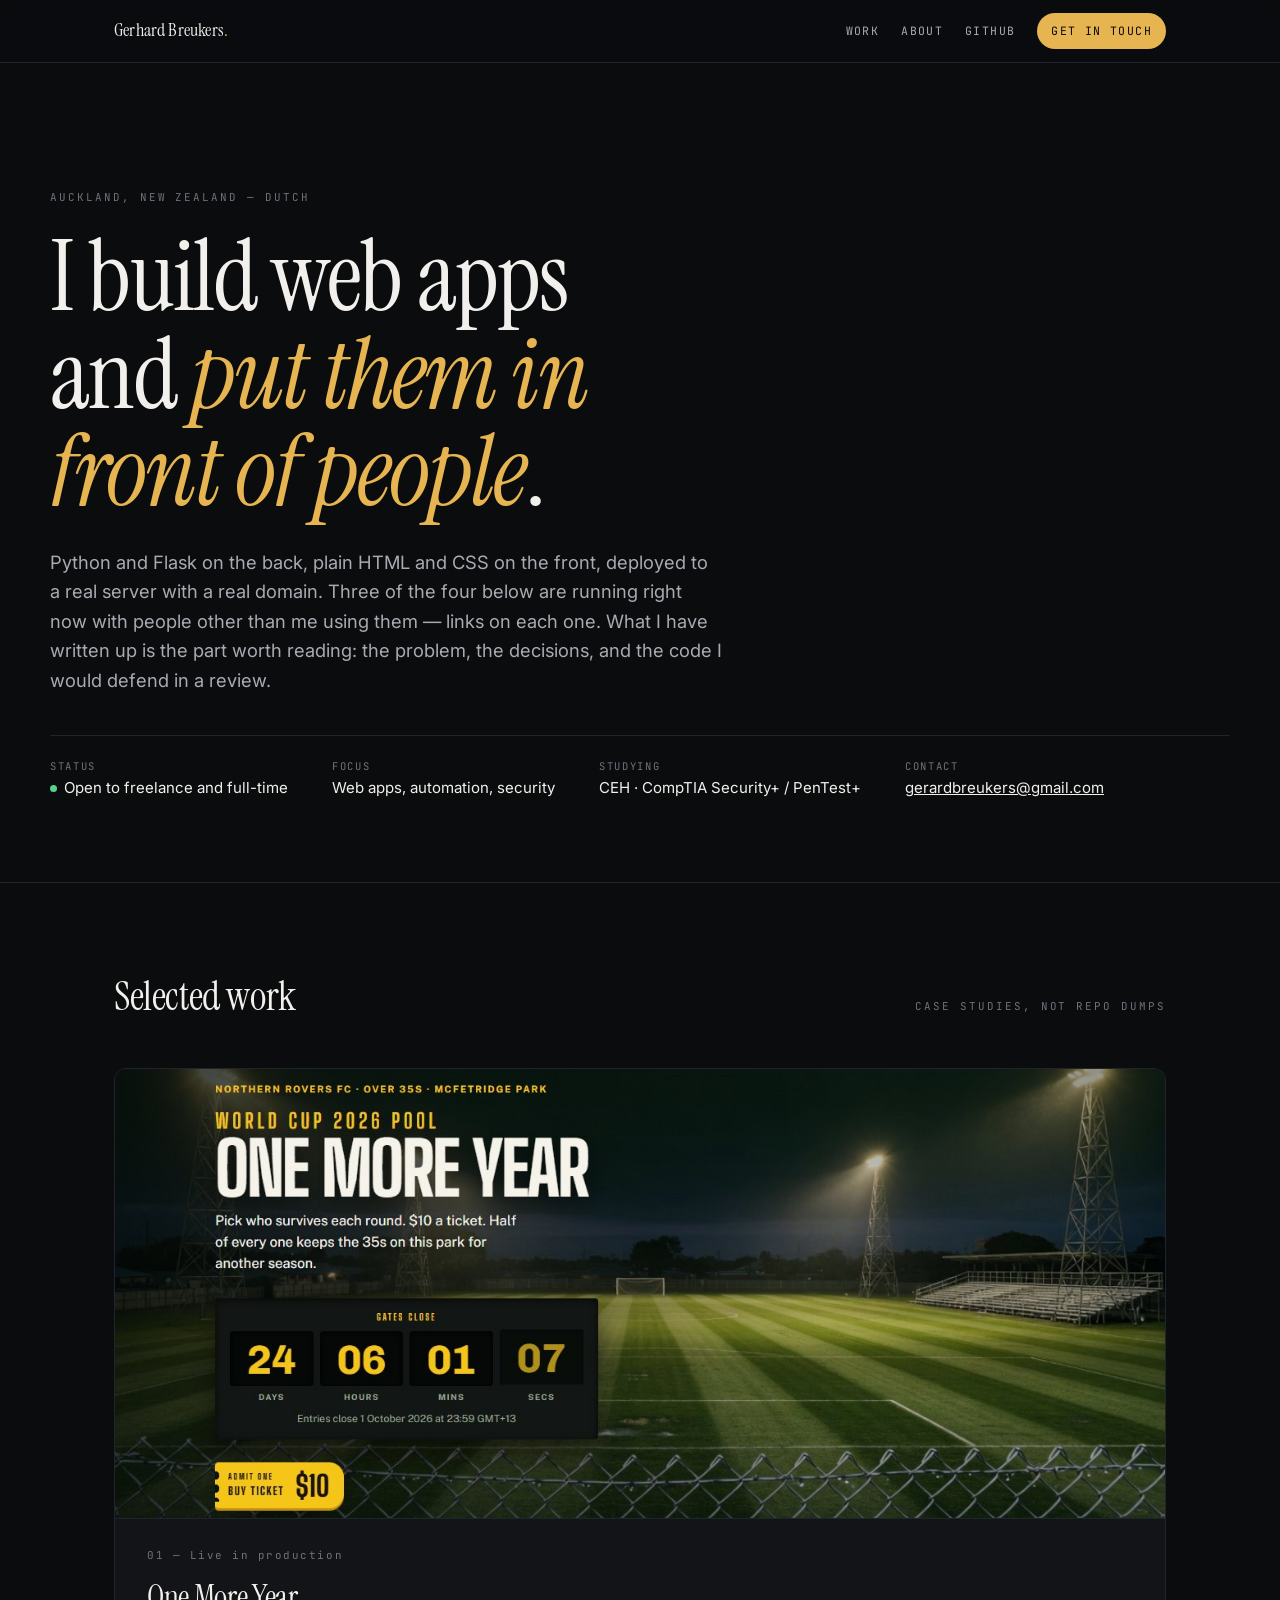
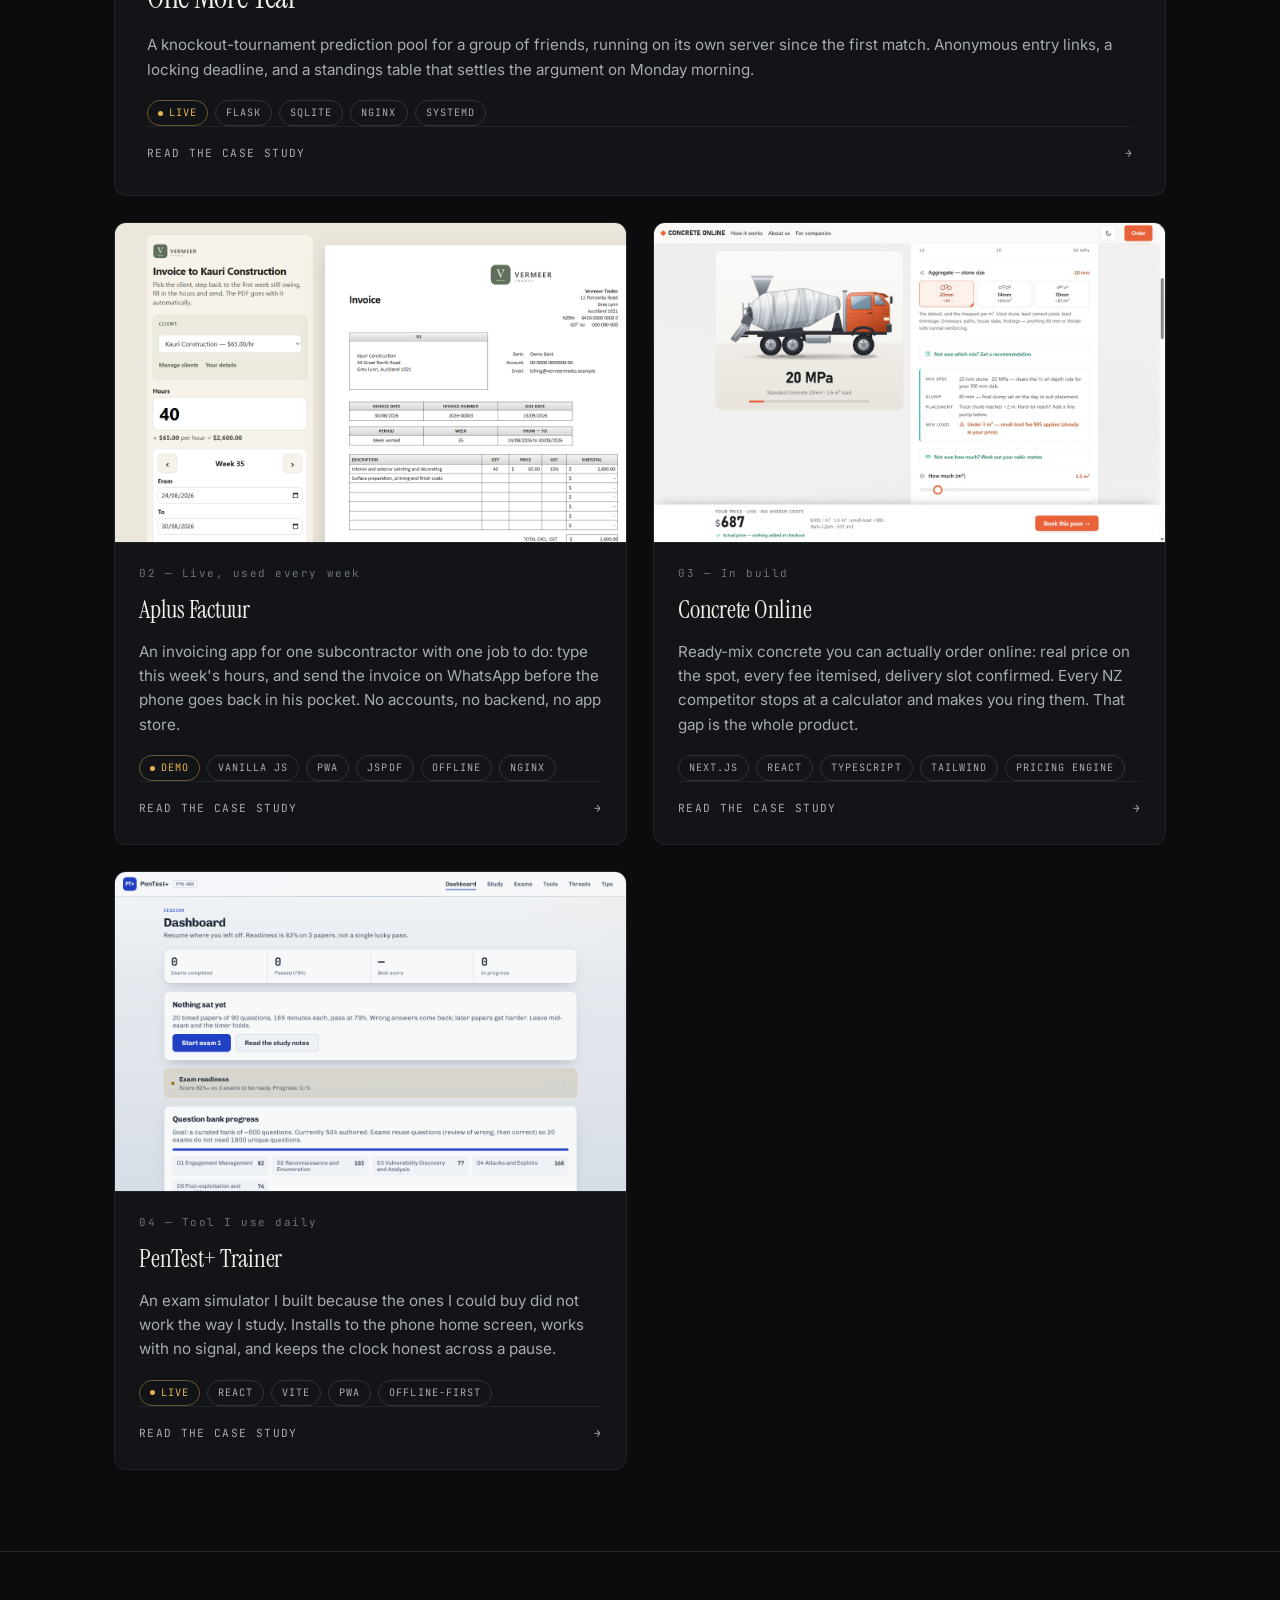
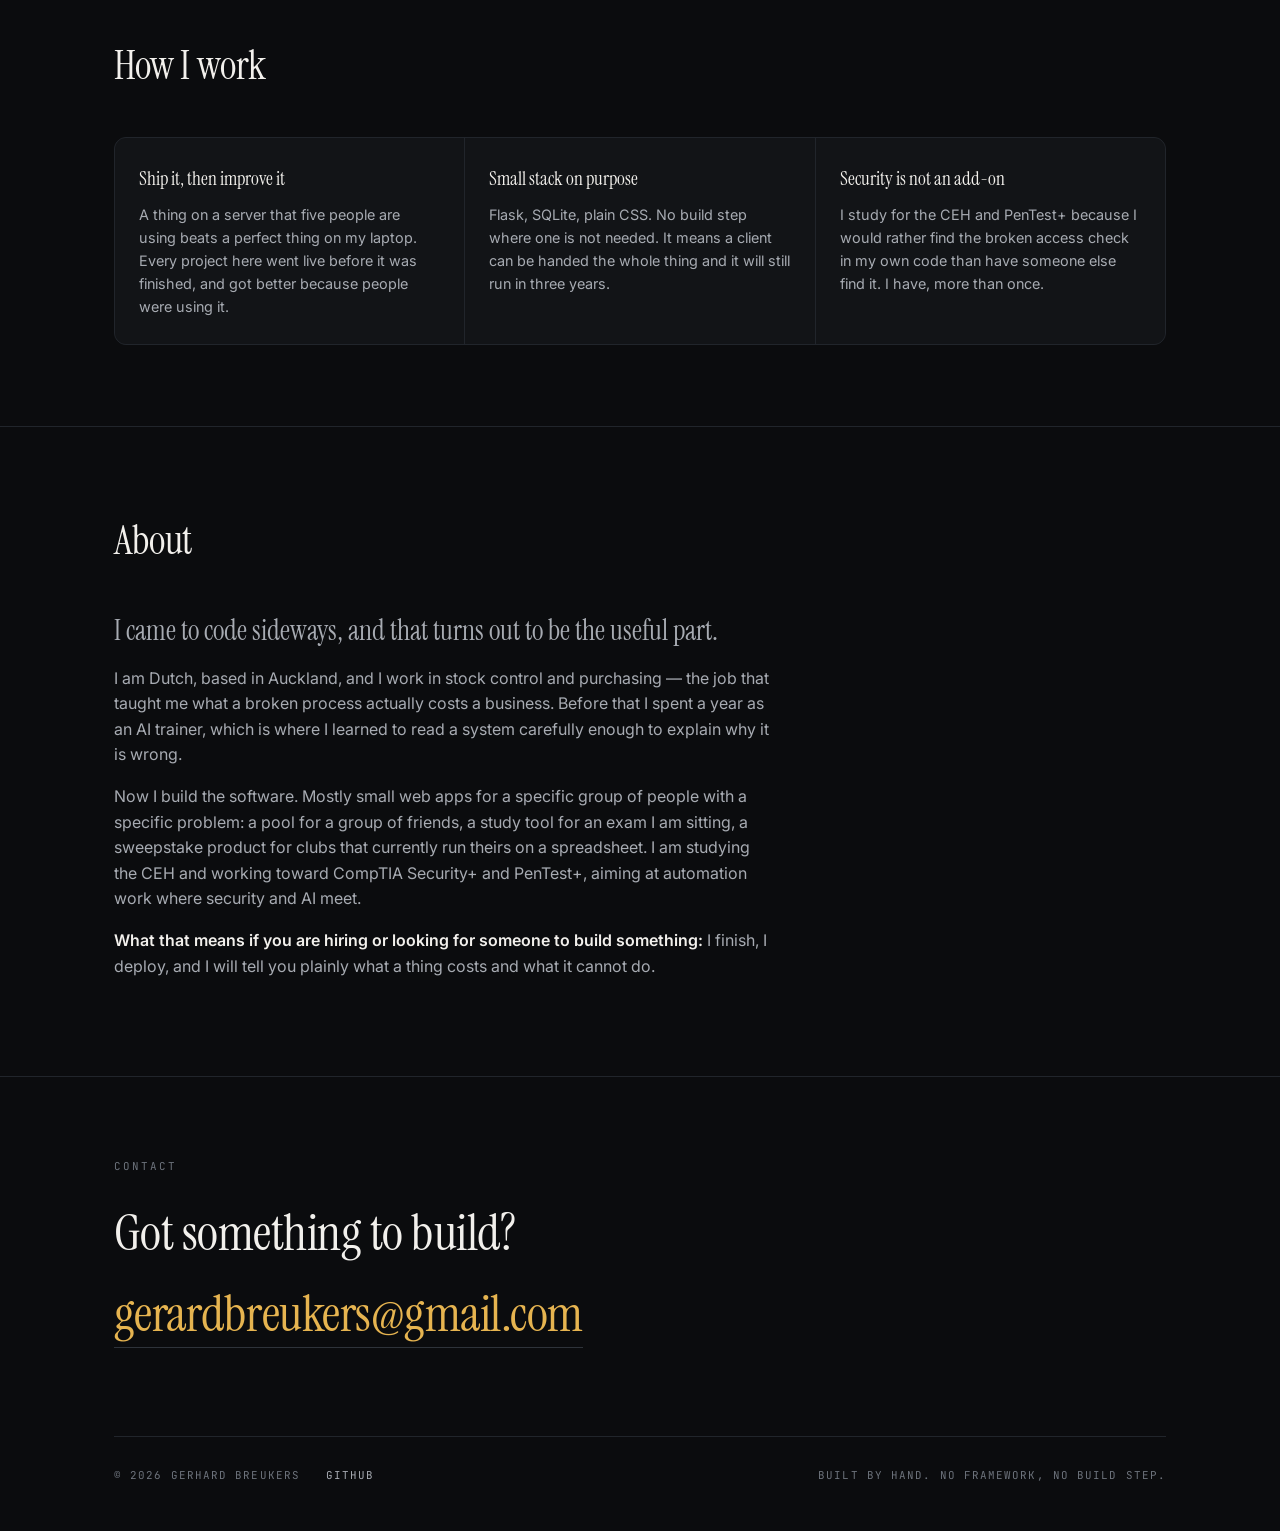
==== index.html @ 56515acd "Publish the portfolio with real captures and a featured live project." ====
<!doctype html>
<html lang="en">
<head>
<meta charset="utf-8">
<meta name="viewport" content="width=device-width, initial-scale=1, viewport-fit=cover">
<title>Gerhard Breukers — Web apps that ship</title>
<meta name="description" content="Auckland-based developer. Flask, Python and plain JavaScript. Case studies of apps that run in production, not just on a laptop.">
<meta name="theme-color" content="#0b0c0e">

<!-- Open Graph: this link gets pasted into WhatsApp, LinkedIn and email.
     media/og.png is 1200x630. -->
<meta property="og:type" content="website">
<meta property="og:title" content="Gerhard Breukers — Web apps that ship">
<meta property="og:description" content="Case studies of apps that run in production. Flask, Python, plain JavaScript.">
<meta property="og:url" content="https://sonofadutch.github.io/">
<meta property="og:image" content="https://sonofadutch.github.io/media/og.png">
<meta name="twitter:card" content="summary_large_image">
<meta name="twitter:image" content="https://sonofadutch.github.io/media/og.png">

<link rel="preconnect" href="https://fonts.googleapis.com">
<link rel="preconnect" href="https://fonts.gstatic.com" crossorigin>
<link rel="stylesheet" href="https://fonts.googleapis.com/css2?family=Instrument+Serif:ital@0;1&family=Inter:wght@400;500;600&family=JetBrains+Mono:wght@400;500&display=swap">
<link rel="stylesheet" href="css/site.css">
<link rel="icon" href="data:image/svg+xml,<svg xmlns='http://www.w3.org/2000/svg' viewBox='0 0 100 100'><rect width='100' height='100' rx='22' fill='%230b0c0e'/><text y='72' x='50' text-anchor='middle' font-size='62' font-family='Georgia,serif' fill='%23e6b450'>G</text></svg>">
</head>
<body>

<a class="skip" href="#work">Skip to work</a>

<nav class="nav">
  <div class="wrap nav-inner">
    <a class="brand" href="/">Gerhard Breukers<span>.</span></a>
    <div class="nav-links">
      <a href="#work">Work</a>
      <a href="#about">About</a>
      <a class="nav-ext" href="https://github.com/Sonofadutch" rel="noopener">GitHub</a>
      <a class="cta" href="mailto:gerardbreukers@gmail.com">Get in touch</a>
    </div>
  </div>
</nav>

<header class="hero wrap">
  <p class="eyebrow">Auckland, New Zealand — Dutch</p>
  <h1>I build web apps and <em>put them in front of people</em>.</h1>
  <p class="hero-sub">
    Python and Flask on the back, plain HTML and CSS on the front, deployed to a
    real server with a real domain. Three of the four below are running right now
    with people other than me using them — links on each one. What I have written
    up is the part worth reading: the problem, the decisions, and the code I would
    defend in a review.
  </p>
  <div class="hero-meta">
    <div>
      <span class="k">Status</span>
      <span class="v"><span class="dot"></span>Open to freelance and full-time</span>
    </div>
    <div>
      <span class="k">Focus</span>
      <span class="v">Web apps, automation, security</span>
    </div>
    <div>
      <span class="k">Studying</span>
      <span class="v">CEH · CompTIA Security+ / PenTest+</span>
    </div>
    <div>
      <span class="k">Contact</span>
      <span class="v"><a href="mailto:gerardbreukers@gmail.com">gerardbreukers@gmail.com</a></span>
    </div>
  </div>
</header>

<section class="section" id="work">
  <div class="wrap">
    <div class="section-head">
      <h2>Selected work</h2>
      <p class="eyebrow count">Case studies, not repo dumps</p>
    </div>

    <div class="work">

      <a class="card card-wide" href="work/one-more-year-pool.html">
        <div class="shot" data-placeholder="media/one-more-year.jpg">
          <img src="media/one-more-year.jpg" alt="One More Year World Cup 2026 pool landing page with a countdown to entries closing" onerror="this.remove()">
        </div>
        <div class="card-body">
          <span class="card-idx">01 — Live in production</span>
          <h3>One More Year</h3>
          <p>
            A knockout-tournament prediction pool for a group of friends, running on
            its own server since the first match. Anonymous entry links, a locking
            deadline, and a standings table that settles the argument on Monday morning.
          </p>
          <div class="tags">
            <span class="tag tag-live">Live</span>
            <span class="tag">Flask</span>
            <span class="tag">SQLite</span>
            <span class="tag">Nginx</span>
            <span class="tag">systemd</span>
          </div>
          <div class="card-go">
            <span>Read the case study</span>
            <span>&rarr;</span>
          </div>
        </div>
      </a>

      <a class="card" href="work/aplus-factuur.html">
        <div class="shot" data-placeholder="media/aplus-factuur.png">
          <img src="media/aplus-factuur.png" alt="Aplus Factuur demo: hours for the week on the left, generated invoice on the right" loading="lazy" onerror="this.remove()">
        </div>
        <div class="card-body">
          <span class="card-idx">02 — Live, used every week</span>
          <h3>Aplus Factuur</h3>
          <p>
            An invoicing app for one subcontractor with one job to do: type this week's
            hours, and send the invoice on WhatsApp before the phone goes back in his
            pocket. No accounts, no backend, no app store.
          </p>
          <div class="tags">
            <span class="tag tag-live">Demo</span>
            <span class="tag">Vanilla JS</span>
            <span class="tag">PWA</span>
            <span class="tag">jsPDF</span>
            <span class="tag">Offline</span>
            <span class="tag">Nginx</span>
          </div>
          <div class="card-go">
            <span>Read the case study</span>
            <span>&rarr;</span>
          </div>
        </div>
      </a>

      <a class="card" href="work/concrete-online.html">
        <div class="shot" data-placeholder="media/concrete-online.jpg">
          <img src="media/concrete-online.jpg" alt="Concrete Online mix configurator with live itemised price" loading="lazy" onerror="this.remove()">
        </div>
        <div class="card-body">
          <span class="card-idx">03 — In build</span>
          <h3>Concrete Online</h3>
          <p>
            Ready-mix concrete you can actually order online: real price on the spot,
            every fee itemised, delivery slot confirmed. Every NZ competitor stops at a
            calculator and makes you ring them. That gap is the whole product.
          </p>
          <div class="tags">
            <span class="tag">Next.js</span>
            <span class="tag">React</span>
            <span class="tag">TypeScript</span>
            <span class="tag">Tailwind</span>
            <span class="tag">Pricing engine</span>
          </div>
          <div class="card-go">
            <span>Read the case study</span>
            <span>&rarr;</span>
          </div>
        </div>
      </a>

      <a class="card" href="work/pentest-plus.html">
        <div class="shot" data-placeholder="media/pentest-plus.png">
          <img src="media/pentest-plus.png" alt="PenTest+ Trainer dashboard with exam readiness and question-bank progress" loading="lazy" onerror="this.remove()">
        </div>
        <div class="card-body">
          <span class="card-idx">04 — Tool I use daily</span>
          <h3>PenTest+ Trainer</h3>
          <p>
            An exam simulator I built because the ones I could buy did not work the
            way I study. Installs to the phone home screen, works with no signal, and
            keeps the clock honest across a pause.
          </p>
          <div class="tags">
            <span class="tag tag-live">Live</span>
            <span class="tag">React</span>
            <span class="tag">Vite</span>
            <span class="tag">PWA</span>
            <span class="tag">Offline-first</span>
          </div>
          <div class="card-go">
            <span>Read the case study</span>
            <span>&rarr;</span>
          </div>
        </div>
      </a>

      <!-- Sweepstake is written up in work/sweepstake.html but kept off the front
           page for now. To bring it back, copy a card above and point it there. -->

      <!-- ADD A PROJECT: copy one card above, point it at a new page made from
           work/_template.html, and drop a capture into media/. Nothing else. -->

    </div>
  </div>
</section>

<section class="section">
  <div class="wrap">
    <div class="section-head">
      <h2>How I work</h2>
    </div>
    <div class="caps">
      <div class="cap">
        <h3>Ship it, then improve it</h3>
        <p>
          A thing on a server that five people are using beats a perfect thing on my
          laptop. Every project here went live before it was finished, and got better
          because people were using it.
        </p>
      </div>
      <div class="cap">
        <h3>Small stack on purpose</h3>
        <p>
          Flask, SQLite, plain CSS. No build step where one is not needed. It means a
          client can be handed the whole thing and it will still run in three years.
        </p>
      </div>
      <div class="cap">
        <h3>Security is not an add-on</h3>
        <p>
          I study for the CEH and PenTest+ because I would rather find the broken
          access check in my own code than have someone else find it. I have, more
          than once.
        </p>
      </div>
    </div>
  </div>
</section>

<section class="section" id="about">
  <div class="wrap">
    <div class="section-head">
      <h2>About</h2>
    </div>
    <div class="prose">
      <p class="lede">
        I came to code sideways, and that turns out to be the useful part.
      </p>
      <p>
        I am Dutch, based in Auckland, and I work in stock control and purchasing —
        the job that taught me what a broken process actually costs a business.
        Before that I spent a year as an AI trainer, which is where I learned to read
        a system carefully enough to explain why it is wrong.
      </p>
      <p>
        Now I build the software. Mostly small web apps for a specific group of people
        with a specific problem: a pool for a group of friends, a study tool for an
        exam I am sitting, a sweepstake product for clubs that currently run theirs on
        a spreadsheet. I am studying the CEH and working toward CompTIA Security+ and
        PenTest+, aiming at automation work where security and AI meet.
      </p>
      <p>
        <strong>What that means if you are hiring or looking for someone to build
        something:</strong> I finish, I deploy, and I will tell you plainly what a
        thing costs and what it cannot do.
      </p>
    </div>
  </div>
</section>

<section class="section" id="contact">
  <div class="wrap">
    <p class="eyebrow">Contact</p>
    <p class="contact-line">
      Got something to build?<br>
      <a href="mailto:gerardbreukers@gmail.com">gerardbreukers@gmail.com</a>
    </p>
  </div>
</section>

<footer class="wrap">
  <div class="foot">
    <span>&copy; 2026 Gerhard Breukers</span>
    <a href="https://github.com/Sonofadutch" rel="noopener">GitHub</a>
    <span class="right">Built by hand. No framework, no build step.</span>
  </div>
</footer>

</body>
</html>
---- css/site.css ----
/* Portfolio — dark by choice, not by toggle. One accent, a lot of quiet.
   No framework and no build step: this file is the whole design system. */

:root {
  --ground:  #0b0c0e;
  --surface: #121417;
  --sunk:    #0e1013;
  --ink:     #f2f0ec;
  --ink-2:   #a7abb2;
  --muted:   #6d737c;
  --line:    #21252b;
  --line-2:  #2e333a;
  --accent:  #e6b450;

  --display: 'Instrument Serif', Georgia, 'Times New Roman', serif;
  --body:    'Inter', 'Segoe UI', system-ui, sans-serif;
  --mono:    'JetBrains Mono', ui-monospace, 'Cascadia Mono', monospace;

  --gutter: clamp(20px, 5vw, 64px);
  --measure: 1180px;
}

* { box-sizing: border-box; }

html { scroll-behavior: smooth; }
@media (prefers-reduced-motion: reduce) {
  html { scroll-behavior: auto; }
  *, *::before, *::after { animation: none !important; transition: none !important; }
}

body {
  margin: 0;
  background: var(--ground);
  color: var(--ink);
  font-family: var(--body);
  font-size: 16px;
  line-height: 1.6;
  -webkit-font-smoothing: antialiased;
  text-rendering: optimizeLegibility;
}

img, video { display: block; max-width: 100%; height: auto; }

a { color: inherit; }
::selection { background: var(--accent); color: #10120f; }

:focus-visible { outline: 2px solid var(--accent); outline-offset: 3px; border-radius: 2px; }

.wrap { max-width: var(--measure); margin: 0 auto; padding: 0 var(--gutter); }
.narrow { max-width: 760px; }

/* Small uppercase mono labels do most of the structural work on this site. */
.eyebrow {
  font-family: var(--mono);
  font-size: .68rem;
  letter-spacing: .18em;
  text-transform: uppercase;
  color: var(--muted);
  margin: 0;
}

h1, h2, h3 { font-family: var(--display); font-weight: 400; margin: 0; text-wrap: balance; }

/* ---------- Nav ---------- */
.nav {
  position: sticky; top: 0; z-index: 20;
  background: rgba(11, 12, 14, .86);
  backdrop-filter: blur(10px);
  border-bottom: 1px solid var(--line);
}
.nav-inner { display: flex; align-items: center; gap: 24px; min-height: 62px; }
.brand {
  font-family: var(--display); font-size: 1.15rem;
  text-decoration: none; letter-spacing: .01em;
  white-space: nowrap; flex-shrink: 0;
}
.brand span { color: var(--accent); }
.nav-links { margin-left: auto; display: flex; gap: 22px; align-items: center; }
.nav-links a {
  font-family: var(--mono); font-size: .72rem; letter-spacing: .12em;
  text-transform: uppercase; color: var(--ink-2); text-decoration: none;
  padding: 6px 0;
  white-space: nowrap;
}
.nav-links a:hover { color: var(--ink); }
.nav-links a.cta {
  color: var(--ground); background: var(--accent);
  padding: 9px 14px; border-radius: 999px;
}
.nav-links a.cta:hover { color: var(--ground); filter: brightness(1.08); }

.skip {
  position: absolute; left: var(--gutter); top: 12px;
  width: 1px; height: 1px; overflow: hidden;
  clip: rect(0 0 0 0); clip-path: inset(50%);
  background: var(--accent); color: var(--ground);
  font-family: var(--mono); font-size: .72rem; letter-spacing: .12em;
  text-transform: uppercase; text-decoration: none;
  padding: 10px 14px; border-radius: 999px; z-index: 40;
  white-space: nowrap;
}
.skip:focus {
  width: auto; height: auto;
  clip: auto; clip-path: none;
  overflow: visible;
}

/* ---------- Hero ---------- */
.hero { padding: clamp(72px, 14vh, 150px) 0 clamp(56px, 9vh, 104px); }
.hero h1 {
  font-size: clamp(2.9rem, 8.5vw, 6.2rem);
  line-height: .98;
  letter-spacing: -.02em;
  margin: 22px 0 0;
  max-width: 15ch;
}
.hero h1 em { font-style: italic; color: var(--accent); }
.hero-sub {
  margin: 28px 0 0;
  max-width: 56ch;
  font-size: clamp(1rem, 1.9vw, 1.15rem);
  color: var(--ink-2);
}
.hero-actions { margin-top: 28px; }
.hero-meta {
  margin-top: 40px; padding-top: 22px;
  border-top: 1px solid var(--line);
  display: flex; flex-wrap: wrap; gap: 14px 44px;
}
.hero-meta div { min-width: 0; }
.hero-meta .k {
  font-family: var(--mono); font-size: .66rem; letter-spacing: .16em;
  text-transform: uppercase; color: var(--muted); display: block;
}
.hero-meta .v { font-size: .94rem; color: var(--ink); }
/* A live status dot is the one animated thing on the page. */
.dot {
  display: inline-block; width: 7px; height: 7px; border-radius: 50%;
  background: #57d38c; margin-right: 7px; vertical-align: 1px;
  box-shadow: 0 0 0 0 rgba(87,211,140,.55);
  animation: pulse 2.4s ease-out infinite;
}
@keyframes pulse {
  70%  { box-shadow: 0 0 0 7px rgba(87,211,140,0); }
  100% { box-shadow: 0 0 0 0 rgba(87,211,140,0); }
}

/* ---------- Section headers ---------- */
.section { padding: clamp(56px, 9vh, 96px) 0; border-top: 1px solid var(--line); }
.section-head { display: flex; align-items: baseline; gap: 18px; margin-bottom: 40px; }
.section-head h2 { font-size: clamp(1.7rem, 3.6vw, 2.5rem); letter-spacing: -.01em; }
.section-head .count { margin-left: auto; }

/* ---------- Work cards ---------- */
.work { display: grid; gap: 26px; grid-template-columns: repeat(2, 1fr); }
.card {
  display: flex; flex-direction: column;
  background: var(--surface);
  border: 1px solid var(--line);
  border-radius: 12px;
  overflow: hidden;
  text-decoration: none;
  transition: border-color .18s ease, transform .18s ease;
}
@media (hover: hover) {
  .card:hover { border-color: var(--line-2); transform: translateY(-3px); }
  .card:hover .card-go { color: var(--accent); }
  .card:hover .shot img, .card:hover .shot video { transform: scale(1.04); }
}

/* The shot is a placeholder until a real capture is dropped into media/.
   The <img> removes itself if the file is not there yet, leaving this. */
.shot {
  position: relative; aspect-ratio: 16 / 10; overflow: hidden;
  background:
    radial-gradient(120% 90% at 20% 0%, #1b1f25 0%, transparent 60%),
    repeating-linear-gradient(135deg, #101318 0 12px, #0e1116 12px 24px);
  border-bottom: 1px solid var(--line);
  display: grid; place-items: center;
}
.shot img, .shot video {
  position: absolute; inset: 0; width: 100%; height: 100%; object-fit: cover;
  transition: transform .55s cubic-bezier(.22, 1, .36, 1);
}
.shot::after {
  content: attr(data-placeholder);
  font-family: var(--mono); font-size: .66rem; letter-spacing: .14em;
  text-transform: uppercase; color: #363c45;
}
.shot:has(img)::after, .shot:has(video)::after { content: none; }

.card-body { padding: 22px 24px 26px; display: flex; flex-direction: column; flex: 1; }
.card-idx { font-family: var(--mono); font-size: .68rem; color: var(--muted); letter-spacing: .14em; }
.card h3 { font-size: 1.55rem; margin: 8px 0 0; letter-spacing: -.01em; }
.card p { color: var(--ink-2); margin: 10px 0 0; font-size: .95rem; }
.tags { display: flex; flex-wrap: wrap; gap: 7px; margin: 18px 0 0; }
.tag {
  font-family: var(--mono); font-size: .64rem; letter-spacing: .1em;
  text-transform: uppercase; color: var(--ink-2);
  border: 1px solid var(--line-2); border-radius: 999px; padding: 4px 10px;
}
.card-go {
  margin-top: auto; padding-top: 18px; border-top: 1px solid var(--line);
  font-family: var(--mono); font-size: .7rem; letter-spacing: .12em;
  text-transform: uppercase; color: var(--ink-2);
  display: flex; align-items: center; justify-content: space-between; gap: 12px;
  transition: color .18s ease;
}
.card-go span:last-child { margin-top: 0; }

/* A card can span the full row when the project deserves the space. */
.card-wide { grid-column: 1 / -1; }
.card-wide .shot { aspect-ratio: 21 / 9; }
.card-wide .shot img { object-position: center 38%; }
.card-wide h3 { font-size: 2rem; }
.card-wide .card-body { padding: 28px 32px 32px; }

/* ---------- Capabilities ---------- */
.caps {
  display: grid; gap: 1px; background: var(--line);
  border: 1px solid var(--line); border-radius: 12px; overflow: hidden;
  grid-template-columns: repeat(3, 1fr);
}
.cap { background: var(--surface); padding: 26px 24px; }
.cap h3 { font-size: 1.2rem; margin-bottom: 8px; }
.cap p { margin: 0; color: var(--ink-2); font-size: .9rem; }

/* ---------- Prose (case studies + about) ---------- */
.prose { max-width: 66ch; }
.prose h2 { font-size: clamp(1.5rem, 3vw, 2rem); margin: 52px 0 14px; letter-spacing: -.01em; }
.prose h3 { font-size: 1.1rem; margin: 32px 0 8px; font-family: var(--body); font-weight: 600; }
.prose p { color: var(--ink-2); margin: 0 0 16px; }
.prose strong { color: var(--ink); font-weight: 600; }
.prose ul { color: var(--ink-2); padding-left: 20px; margin: 0 0 16px; }
.prose li { margin-bottom: 7px; }
.prose li::marker { color: var(--accent); }
.prose a { color: var(--accent); text-underline-offset: 3px; }

/* Pull-quote sized statement, used once per case study at most. */
.lede {
  font-family: var(--display);
  font-size: clamp(1.3rem, 2.6vw, 1.75rem);
  line-height: 1.35; color: var(--ink); margin: 0 0 30px;
}

figure { margin: 30px 0; }
figure img, figure video { border: 1px solid var(--line); border-radius: 10px; width: 100%; }
figcaption { font-family: var(--mono); font-size: .68rem; letter-spacing: .08em; color: var(--muted); margin-top: 10px; }

pre {
  background: var(--sunk); border: 1px solid var(--line); border-radius: 10px;
  padding: 18px 20px; overflow-x: auto; margin: 0 0 8px;
  font-family: var(--mono); font-size: .82rem; line-height: 1.65; color: #cfd6de;
}
code { font-family: var(--mono); font-size: .88em; }
p code, li code {
  background: var(--sunk); border: 1px solid var(--line);
  border-radius: 4px; padding: 1px 5px; color: var(--ink);
}
.code-note { font-family: var(--mono); font-size: .68rem; color: var(--muted); margin: 0 0 26px; letter-spacing: .06em; }

/* ---------- Case study header ---------- */
.back {
  font-family: var(--mono); font-size: .7rem; letter-spacing: .12em;
  text-transform: uppercase; color: var(--muted); text-decoration: none;
  display: inline-block; margin-bottom: 30px;
}
.back:hover { color: var(--ink); }
.case-head { padding: 44px 0 0; }
.case-head h1 { font-size: clamp(2.3rem, 6vw, 4rem); line-height: 1.02; letter-spacing: -.02em; margin-top: 16px; }
.case-head .lede { margin-top: 22px; max-width: 36ch; color: var(--ink-2); }

.facts {
  display: grid; grid-template-columns: repeat(4, 1fr); gap: 22px;
  margin: 40px 0 8px; padding: 24px 0;
  border-top: 1px solid var(--line); border-bottom: 1px solid var(--line);
}
.facts .k {
  font-family: var(--mono); font-size: .64rem; letter-spacing: .16em;
  text-transform: uppercase; color: var(--muted); display: block; margin-bottom: 6px;
}
.facts .v { font-size: .92rem; }
.facts a { color: var(--accent); }

/* ---------- Next / footer ---------- */
.next {
  display: flex; align-items: center; justify-content: space-between; gap: 20px;
  flex-wrap: wrap;
  border: 1px solid var(--line); border-radius: 12px; background: var(--surface);
  padding: 26px 28px; text-decoration: none; margin-top: 20px;
}
.next:hover { border-color: var(--line-2); }
.next h3 { font-size: 1.5rem; margin-top: 4px; }
.next .arrow { font-family: var(--mono); color: var(--accent); font-size: 1.2rem; }

.contact-line { font-family: var(--display); font-size: clamp(1.8rem, 5vw, 3.2rem); letter-spacing: -.01em; margin: 16px 0 0; }
.contact-line a { color: var(--accent); text-decoration: none; border-bottom: 1px solid var(--line-2); }
.contact-line a:hover { border-color: var(--accent); }

.foot {
  border-top: 1px solid var(--line); padding: 30px 0 46px;
  display: flex; flex-wrap: wrap; gap: 12px 26px; align-items: center;
  font-family: var(--mono); font-size: .68rem; letter-spacing: .1em;
  text-transform: uppercase; color: var(--muted);
}
.foot a { color: var(--ink-2); text-decoration: none; }
.foot a:hover { color: var(--accent); }
.foot .right { margin-left: auto; }

/* ---------- Narrow ---------- */
@media (max-width: 860px) {
  .work { grid-template-columns: 1fr; }
  .caps { grid-template-columns: 1fr; }
  .facts { grid-template-columns: repeat(2, 1fr); }
  .card-wide .shot { aspect-ratio: 16 / 10; }
  .card-wide h3 { font-size: 1.55rem; }
}
@media (max-width: 560px) {
  .nav-inner { gap: 12px; min-height: 56px; }
  .brand { font-size: 1.02rem; }
  .nav-links { gap: 12px; }
  .nav-links a { font-size: .66rem; }
  .nav-links a.cta { padding: 8px 12px; }
  .nav-ext { display: none; }
  .hero h1 { max-width: none; }
  .section-head { flex-wrap: wrap; gap: 8px; }
  .section-head .count { margin-left: 0; flex: 1 0 100%; }
  .card-wide .card-body { padding: 22px 24px 26px; }
}

/* Live markers. A project that is actually running says so, and the case study
   gives the reader a URL to check it against. */
.tag-live {
  color: var(--accent); border-color: color-mix(in srgb, var(--accent) 42%, transparent);
}
.tag-live::before {
  content: ""; display: inline-block; width: 5px; height: 5px; border-radius: 50%;
  background: var(--accent); margin-right: 6px; vertical-align: middle;
}
.live-link {
  display: inline-flex; align-items: center; gap: 9px; margin-top: 24px;
  font-family: var(--mono); font-size: .7rem; letter-spacing: .12em;
  text-transform: uppercase; text-decoration: none;
  color: var(--ground); background: var(--accent);
  border-radius: 999px; padding: 11px 18px;
}
.live-link:hover { filter: brightness(1.08); }
.live-note {
  margin-top: 12px; font-size: .85rem; color: var(--muted); max-width: 46ch;
}
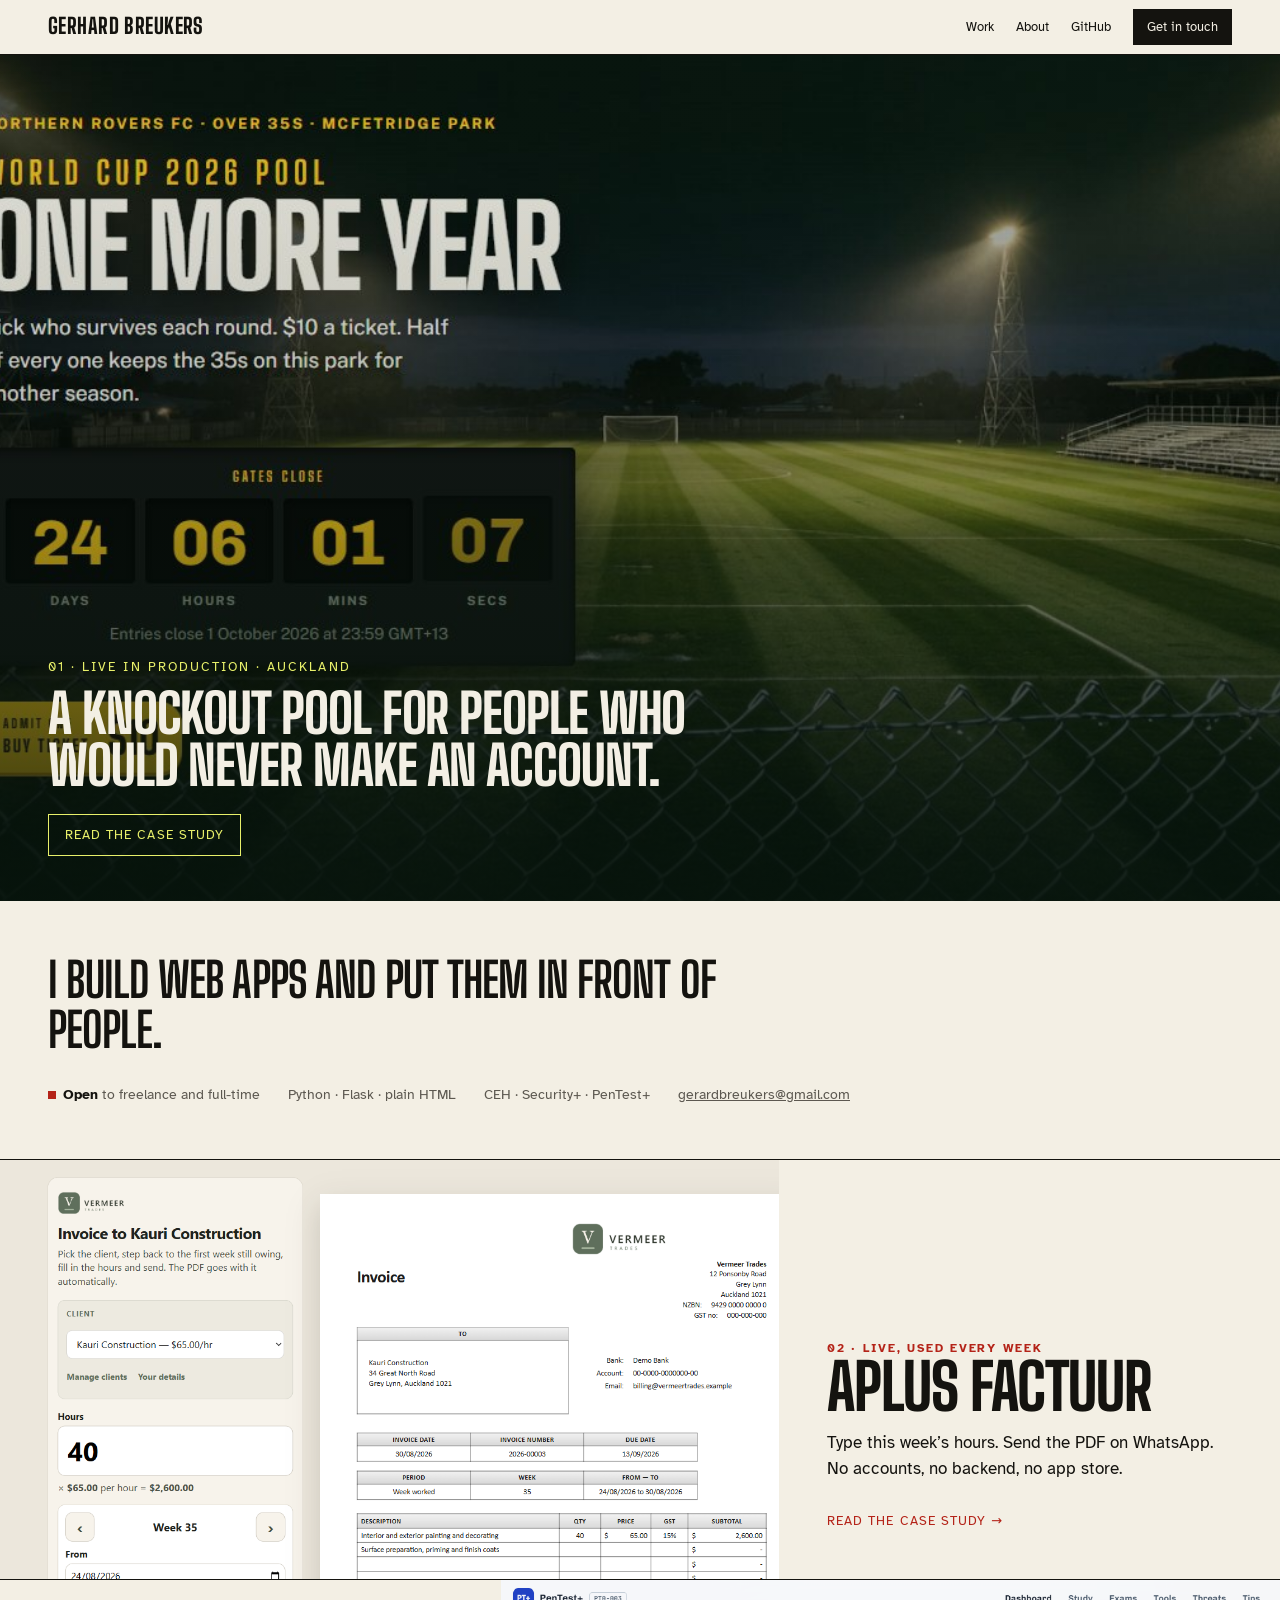
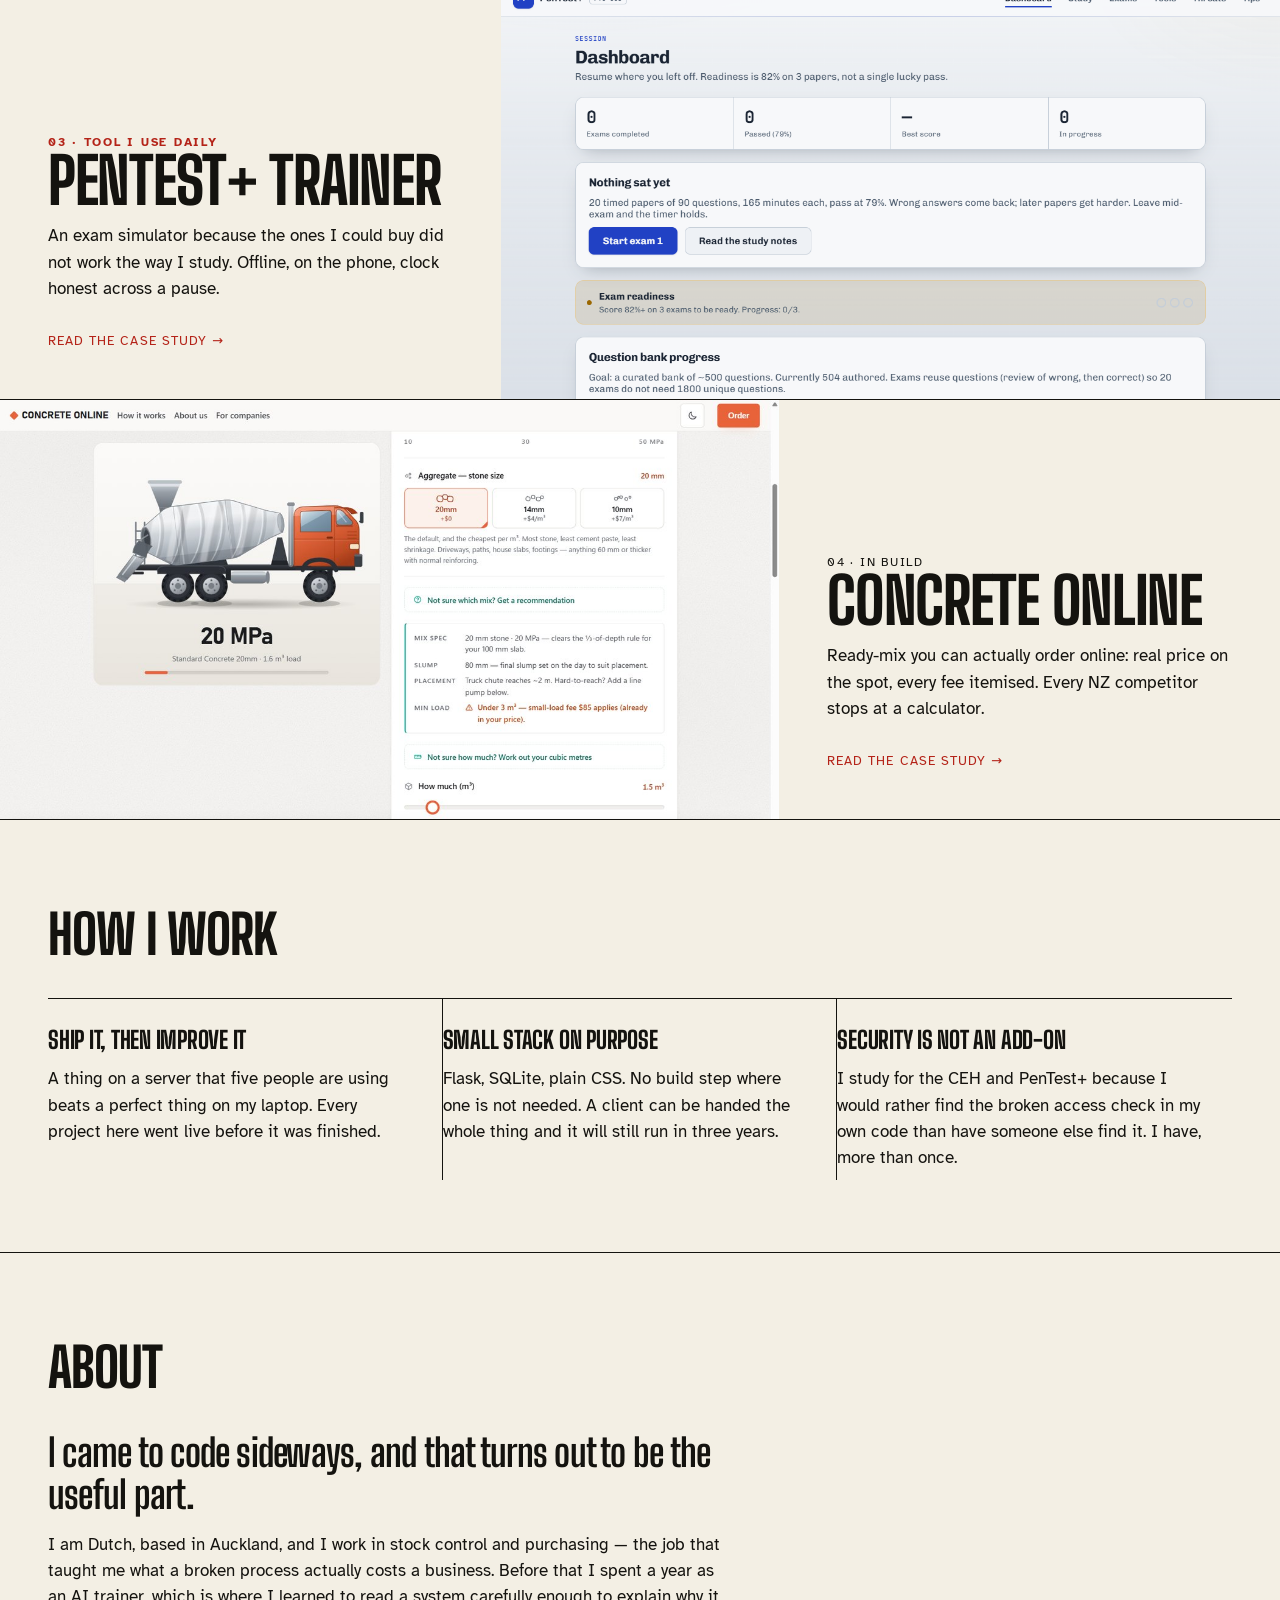
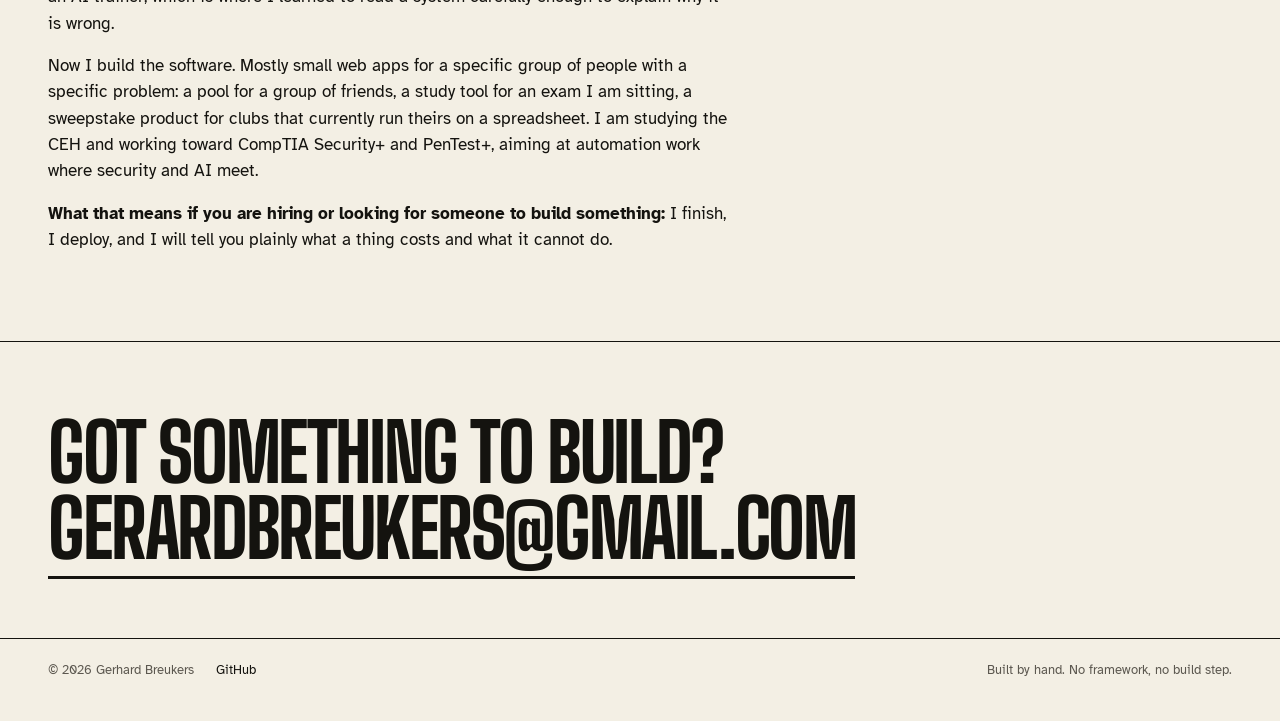
==== commit 45d72b50: "Replace the card template with a match-day programme: the live work is the cover." ====
--- a/index.html
+++ b/index.html
@@ -5,10 +5,8 @@
 <meta name="viewport" content="width=device-width, initial-scale=1, viewport-fit=cover">
 <title>Gerhard Breukers — Web apps that ship</title>
 <meta name="description" content="Auckland-based developer. Flask, Python and plain JavaScript. Case studies of apps that run in production, not just on a laptop.">
-<meta name="theme-color" content="#0b0c0e">
+<meta name="theme-color" content="#07140c">
 
-<!-- Open Graph: this link gets pasted into WhatsApp, LinkedIn and email.
-     media/og.png is 1200x630. -->
 <meta property="og:type" content="website">
 <meta property="og:title" content="Gerhard Breukers — Web apps that ship">
 <meta property="og:description" content="Case studies of apps that run in production. Flask, Python, plain JavaScript.">
@@ -19,9 +17,9 @@
 
 <link rel="preconnect" href="https://fonts.googleapis.com">
 <link rel="preconnect" href="https://fonts.gstatic.com" crossorigin>
-<link rel="stylesheet" href="https://fonts.googleapis.com/css2?family=Instrument+Serif:ital@0;1&family=Inter:wght@400;500;600&family=JetBrains+Mono:wght@400;500&display=swap">
+<link rel="stylesheet" href="https://fonts.googleapis.com/css2?family=Atkinson+Hyperlegible:ital,wght@0,400;0,700;1,400&family=Big+Shoulders+Display:wght@700;800&display=swap">
 <link rel="stylesheet" href="css/site.css">
-<link rel="icon" href="data:image/svg+xml,<svg xmlns='http://www.w3.org/2000/svg' viewBox='0 0 100 100'><rect width='100' height='100' rx='22' fill='%230b0c0e'/><text y='72' x='50' text-anchor='middle' font-size='62' font-family='Georgia,serif' fill='%23e6b450'>G</text></svg>">
+<link rel="icon" href="data:image/svg+xml,<svg xmlns='http://www.w3.org/2000/svg' viewBox='0 0 100 100'><rect width='100' height='100' fill='%2307140c'/><text y='74' x='50' text-anchor='middle' font-size='68' font-family='Arial Narrow,sans-serif' font-weight='800' fill='%23e8f06a'>G</text></svg>">
 </head>
 <body>
 
@@ -29,7 +27,7 @@
 
 <nav class="nav">
   <div class="wrap nav-inner">
-    <a class="brand" href="/">Gerhard Breukers<span>.</span></a>
+    <a class="brand" href="/">Gerhard Breukers</a>
     <div class="nav-links">
       <a href="#work">Work</a>
       <a href="#about">About</a>
@@ -39,188 +37,85 @@
   </div>
 </nav>
 
-<header class="hero wrap">
-  <p class="eyebrow">Auckland, New Zealand — Dutch</p>
-  <h1>I build web apps and <em>put them in front of people</em>.</h1>
-  <p class="hero-sub">
-    Python and Flask on the back, plain HTML and CSS on the front, deployed to a
-    real server with a real domain. Three of the four below are running right now
-    with people other than me using them — links on each one. What I have written
-    up is the part worth reading: the problem, the decisions, and the code I would
-    defend in a review.
-  </p>
-  <div class="hero-meta">
-    <div>
-      <span class="k">Status</span>
-      <span class="v"><span class="dot"></span>Open to freelance and full-time</span>
+<section class="cover">
+  <a class="cover-hit" href="work/one-more-year-pool.html">
+    <img src="media/one-more-year.jpg" alt="One More Year World Cup 2026 pool landing page, night pitch and countdown">
+    <div class="cover-scrim"></div>
+    <div class="cover-copy">
+      <p class="kicker">01 · Live in production · Auckland</p>
+      <h1 class="standfirst">A knockout pool for people who would never make an account.</h1>
+      <span class="cover-go">Read the case study</span>
     </div>
-    <div>
-      <span class="k">Focus</span>
-      <span class="v">Web apps, automation, security</span>
-    </div>
-    <div>
-      <span class="k">Studying</span>
-      <span class="v">CEH · CompTIA Security+ / PenTest+</span>
-    </div>
-    <div>
-      <span class="k">Contact</span>
-      <span class="v"><a href="mailto:gerardbreukers@gmail.com">gerardbreukers@gmail.com</a></span>
-    </div>
-  </div>
-</header>
+  </a>
+</section>
 
-<section class="section" id="work">
+<section class="mast">
   <div class="wrap">
-    <div class="section-head">
-      <h2>Selected work</h2>
-      <p class="eyebrow count">Case studies, not repo dumps</p>
-    </div>
-
-    <div class="work">
-
-      <a class="card card-wide" href="work/one-more-year-pool.html">
-        <div class="shot" data-placeholder="media/one-more-year.jpg">
-          <img src="media/one-more-year.jpg" alt="One More Year World Cup 2026 pool landing page with a countdown to entries closing" onerror="this.remove()">
-        </div>
-        <div class="card-body">
-          <span class="card-idx">01 — Live in production</span>
-          <h3>One More Year</h3>
-          <p>
-            A knockout-tournament prediction pool for a group of friends, running on
-            its own server since the first match. Anonymous entry links, a locking
-            deadline, and a standings table that settles the argument on Monday morning.
-          </p>
-          <div class="tags">
-            <span class="tag tag-live">Live</span>
-            <span class="tag">Flask</span>
-            <span class="tag">SQLite</span>
-            <span class="tag">Nginx</span>
-            <span class="tag">systemd</span>
-          </div>
-          <div class="card-go">
-            <span>Read the case study</span>
-            <span>&rarr;</span>
-          </div>
-        </div>
-      </a>
-
-      <a class="card" href="work/aplus-factuur.html">
-        <div class="shot" data-placeholder="media/aplus-factuur.png">
-          <img src="media/aplus-factuur.png" alt="Aplus Factuur demo: hours for the week on the left, generated invoice on the right" loading="lazy" onerror="this.remove()">
-        </div>
-        <div class="card-body">
-          <span class="card-idx">02 — Live, used every week</span>
-          <h3>Aplus Factuur</h3>
-          <p>
-            An invoicing app for one subcontractor with one job to do: type this week's
-            hours, and send the invoice on WhatsApp before the phone goes back in his
-            pocket. No accounts, no backend, no app store.
-          </p>
-          <div class="tags">
-            <span class="tag tag-live">Demo</span>
-            <span class="tag">Vanilla JS</span>
-            <span class="tag">PWA</span>
-            <span class="tag">jsPDF</span>
-            <span class="tag">Offline</span>
-            <span class="tag">Nginx</span>
-          </div>
-          <div class="card-go">
-            <span>Read the case study</span>
-            <span>&rarr;</span>
-          </div>
-        </div>
-      </a>
-
-      <a class="card" href="work/concrete-online.html">
-        <div class="shot" data-placeholder="media/concrete-online.jpg">
-          <img src="media/concrete-online.jpg" alt="Concrete Online mix configurator with live itemised price" loading="lazy" onerror="this.remove()">
-        </div>
-        <div class="card-body">
-          <span class="card-idx">03 — In build</span>
-          <h3>Concrete Online</h3>
-          <p>
-            Ready-mix concrete you can actually order online: real price on the spot,
-            every fee itemised, delivery slot confirmed. Every NZ competitor stops at a
-            calculator and makes you ring them. That gap is the whole product.
-          </p>
-          <div class="tags">
-            <span class="tag">Next.js</span>
-            <span class="tag">React</span>
-            <span class="tag">TypeScript</span>
-            <span class="tag">Tailwind</span>
-            <span class="tag">Pricing engine</span>
-          </div>
-          <div class="card-go">
-            <span>Read the case study</span>
-            <span>&rarr;</span>
-          </div>
-        </div>
-      </a>
-
-      <a class="card" href="work/pentest-plus.html">
-        <div class="shot" data-placeholder="media/pentest-plus.png">
-          <img src="media/pentest-plus.png" alt="PenTest+ Trainer dashboard with exam readiness and question-bank progress" loading="lazy" onerror="this.remove()">
-        </div>
-        <div class="card-body">
-          <span class="card-idx">04 — Tool I use daily</span>
-          <h3>PenTest+ Trainer</h3>
-          <p>
-            An exam simulator I built because the ones I could buy did not work the
-            way I study. Installs to the phone home screen, works with no signal, and
-            keeps the clock honest across a pause.
-          </p>
-          <div class="tags">
-            <span class="tag tag-live">Live</span>
-            <span class="tag">React</span>
-            <span class="tag">Vite</span>
-            <span class="tag">PWA</span>
-            <span class="tag">Offline-first</span>
-          </div>
-          <div class="card-go">
-            <span>Read the case study</span>
-            <span>&rarr;</span>
-          </div>
-        </div>
-      </a>
-
-      <!-- Sweepstake is written up in work/sweepstake.html but kept off the front
-           page for now. To bring it back, copy a card above and point it there. -->
-
-      <!-- ADD A PROJECT: copy one card above, point it at a new page made from
-           work/_template.html, and drop a capture into media/. Nothing else. -->
-
+    <p>I build web apps and put them in front of people.</p>
+    <div class="mast-meta">
+      <span><span class="dot"></span><strong>Open</strong> to freelance and full-time</span>
+      <span>Python · Flask · plain HTML</span>
+      <span>CEH · Security+ · PenTest+</span>
+      <span><a href="mailto:gerardbreukers@gmail.com">gerardbreukers@gmail.com</a></span>
     </div>
   </div>
 </section>
 
+<section id="work" class="plates">
+
+  <a class="plate" href="work/aplus-factuur.html">
+    <div class="plate-shot">
+      <img src="media/aplus-factuur.png" alt="Aplus Factuur demo: hours on the left, generated invoice on the right" loading="lazy">
+    </div>
+    <div class="plate-body">
+      <p class="plate-idx"><span class="live">02 · Live, used every week</span></p>
+      <h2>Aplus Factuur</h2>
+      <p>Type this week’s hours. Send the PDF on WhatsApp. No accounts, no backend, no app store.</p>
+      <span class="plate-go">Read the case study →</span>
+    </div>
+  </a>
+
+  <a class="plate" href="work/pentest-plus.html">
+    <div class="plate-shot">
+      <img src="media/pentest-plus.png" alt="PenTest+ Trainer dashboard with exam readiness and question-bank progress" loading="lazy">
+    </div>
+    <div class="plate-body">
+      <p class="plate-idx"><span class="live">03 · Tool I use daily</span></p>
+      <h2>PenTest+ Trainer</h2>
+      <p>An exam simulator because the ones I could buy did not work the way I study. Offline, on the phone, clock honest across a pause.</p>
+      <span class="plate-go">Read the case study →</span>
+    </div>
+  </a>
+
+  <a class="plate" href="work/concrete-online.html">
+    <div class="plate-shot">
+      <img src="media/concrete-online.jpg" alt="Concrete Online mix configurator with live itemised price" loading="lazy">
+    </div>
+    <div class="plate-body">
+      <p class="plate-idx">04 · In build</p>
+      <h2>Concrete Online</h2>
+      <p>Ready-mix you can actually order online: real price on the spot, every fee itemised. Every NZ competitor stops at a calculator.</p>
+      <span class="plate-go">Read the case study →</span>
+    </div>
+  </a>
+
+</section>
+
 <section class="section">
   <div class="wrap">
-    <div class="section-head">
-      <h2>How I work</h2>
-    </div>
+    <h2>How I work</h2>
     <div class="caps">
       <div class="cap">
         <h3>Ship it, then improve it</h3>
-        <p>
-          A thing on a server that five people are using beats a perfect thing on my
-          laptop. Every project here went live before it was finished, and got better
-          because people were using it.
-        </p>
+        <p>A thing on a server that five people are using beats a perfect thing on my laptop. Every project here went live before it was finished.</p>
       </div>
       <div class="cap">
         <h3>Small stack on purpose</h3>
-        <p>
-          Flask, SQLite, plain CSS. No build step where one is not needed. It means a
-          client can be handed the whole thing and it will still run in three years.
-        </p>
+        <p>Flask, SQLite, plain CSS. No build step where one is not needed. A client can be handed the whole thing and it will still run in three years.</p>
       </div>
       <div class="cap">
         <h3>Security is not an add-on</h3>
-        <p>
-          I study for the CEH and PenTest+ because I would rather find the broken
-          access check in my own code than have someone else find it. I have, more
-          than once.
-        </p>
+        <p>I study for the CEH and PenTest+ because I would rather find the broken access check in my own code than have someone else find it. I have, more than once.</p>
       </div>
     </div>
   </div>
@@ -228,13 +123,9 @@
 
 <section class="section" id="about">
   <div class="wrap">
-    <div class="section-head">
-      <h2>About</h2>
-    </div>
+    <h2>About</h2>
     <div class="prose">
-      <p class="lede">
-        I came to code sideways, and that turns out to be the useful part.
-      </p>
+      <p class="lede">I came to code sideways, and that turns out to be the useful part.</p>
       <p>
         I am Dutch, based in Auckland, and I work in stock control and purchasing —
         the job that taught me what a broken process actually costs a business.
@@ -259,7 +150,6 @@
 
 <section class="section" id="contact">
   <div class="wrap">
-    <p class="eyebrow">Contact</p>
     <p class="contact-line">
       Got something to build?<br>
       <a href="mailto:gerardbreukers@gmail.com">gerardbreukers@gmail.com</a>
--- a/css/site.css
+++ b/css/site.css
@@ -1,27 +1,28 @@
-/* Portfolio — dark by choice, not by toggle. One accent, a lot of quiet.
-   No framework and no build step: this file is the whole design system. */
+/* THESIS: You meet the running product first. This is a match-day
+   programme, not a developer-card landing page.
+   OWN-WORLD: Night cover from the live pool still; inner pages are
+   paper, ink, sharp corners, condensed fixture type.
+   STORY: Believe the work is real, then read a case study, then email.
+   FIRST VIEWPORT: Sticky paper masthead, then a full-bleed cover of
+   One More Year. Title sits in the floodlights. The photo is the CTA.
+   FORM: Club programme / night fixture. Cover then plates. */
 
 :root {
-  --ground:  #0b0c0e;
-  --surface: #121417;
-  --sunk:    #0e1013;
-  --ink:     #f2f0ec;
-  --ink-2:   #a7abb2;
-  --muted:   #6d737c;
-  --line:    #21252b;
-  --line-2:  #2e333a;
-  --accent:  #e6b450;
-
-  --display: 'Instrument Serif', Georgia, 'Times New Roman', serif;
-  --body:    'Inter', 'Segoe UI', system-ui, sans-serif;
-  --mono:    'JetBrains Mono', ui-monospace, 'Cascadia Mono', monospace;
-
-  --gutter: clamp(20px, 5vw, 64px);
-  --measure: 1180px;
+  --night:  #07140c;
+  --flood:  #e8f06a;
+  --paper:  #f3efe4;
+  --ink:    #14130f;
+  --muted:  #5c5850;
+  --live:   #b42318;
+  --rule:   #14130f;
+  --gutter: clamp(18px, 4vw, 48px);
+  --measure: 1320px;
+  --display: "Big Shoulders Display", "Arial Narrow", Impact, sans-serif;
+  --body:    "Atkinson Hyperlegible", "Segoe UI", system-ui, sans-serif;
+  --mono:    ui-monospace, "Cascadia Mono", "SF Mono", monospace;
 }
 
 * { box-sizing: border-box; }
-
 html { scroll-behavior: smooth; }
 @media (prefers-reduced-motion: reduce) {
   html { scroll-behavior: auto; }
@@ -30,321 +31,396 @@
 
 body {
   margin: 0;
-  background: var(--ground);
+  background: var(--paper);
   color: var(--ink);
   font-family: var(--body);
-  font-size: 16px;
-  line-height: 1.6;
+  font-size: 17px;
+  line-height: 1.55;
   -webkit-font-smoothing: antialiased;
-  text-rendering: optimizeLegibility;
 }
 
 img, video { display: block; max-width: 100%; height: auto; }
-
 a { color: inherit; }
-::selection { background: var(--accent); color: #10120f; }
-
-:focus-visible { outline: 2px solid var(--accent); outline-offset: 3px; border-radius: 2px; }
+::selection { background: var(--flood); color: var(--night); }
+:focus-visible { outline: 2px solid var(--live); outline-offset: 3px; }
 
 .wrap { max-width: var(--measure); margin: 0 auto; padding: 0 var(--gutter); }
-.narrow { max-width: 760px; }
-
-/* Small uppercase mono labels do most of the structural work on this site. */
-.eyebrow {
-  font-family: var(--mono);
-  font-size: .68rem;
-  letter-spacing: .18em;
-  text-transform: uppercase;
-  color: var(--muted);
-  margin: 0;
-}
-
-h1, h2, h3 { font-family: var(--display); font-weight: 400; margin: 0; text-wrap: balance; }
-
-/* ---------- Nav ---------- */
+
+.skip {
+  position: absolute; left: var(--gutter); top: 10px;
+  width: 1px; height: 1px; overflow: hidden;
+  clip: rect(0 0 0 0); clip-path: inset(50%);
+  background: var(--ink); color: var(--paper);
+  font-size: .8rem; text-decoration: none; padding: 10px 14px;
+  z-index: 40; white-space: nowrap;
+}
+.skip:focus { width: auto; height: auto; clip: auto; clip-path: none; overflow: visible; }
+
+/* ---------- Masthead ---------- */
 .nav {
   position: sticky; top: 0; z-index: 20;
-  background: rgba(11, 12, 14, .86);
-  backdrop-filter: blur(10px);
-  border-bottom: 1px solid var(--line);
-}
-.nav-inner { display: flex; align-items: center; gap: 24px; min-height: 62px; }
+  background: var(--paper);
+  border-bottom: 1px solid var(--ink);
+}
+.nav-inner {
+  display: flex; align-items: center; gap: 20px;
+  min-height: 54px;
+}
 .brand {
-  font-family: var(--display); font-size: 1.15rem;
-  text-decoration: none; letter-spacing: .01em;
-  white-space: nowrap; flex-shrink: 0;
-}
-.brand span { color: var(--accent); }
+  font-family: var(--display);
+  font-weight: 800;
+  font-size: 1.35rem;
+  letter-spacing: .02em;
+  text-transform: uppercase;
+  text-decoration: none;
+  white-space: nowrap;
+}
 .nav-links { margin-left: auto; display: flex; gap: 22px; align-items: center; }
 .nav-links a {
-  font-family: var(--mono); font-size: .72rem; letter-spacing: .12em;
-  text-transform: uppercase; color: var(--ink-2); text-decoration: none;
-  padding: 6px 0;
+  font-size: .82rem;
+  text-decoration: none;
   white-space: nowrap;
 }
-.nav-links a:hover { color: var(--ink); }
+.nav-links a:hover { color: var(--live); }
 .nav-links a.cta {
-  color: var(--ground); background: var(--accent);
-  padding: 9px 14px; border-radius: 999px;
-}
-.nav-links a.cta:hover { color: var(--ground); filter: brightness(1.08); }
-
-.skip {
-  position: absolute; left: var(--gutter); top: 12px;
-  width: 1px; height: 1px; overflow: hidden;
-  clip: rect(0 0 0 0); clip-path: inset(50%);
-  background: var(--accent); color: var(--ground);
-  font-family: var(--mono); font-size: .72rem; letter-spacing: .12em;
-  text-transform: uppercase; text-decoration: none;
-  padding: 10px 14px; border-radius: 999px; z-index: 40;
-  white-space: nowrap;
-}
-.skip:focus {
-  width: auto; height: auto;
-  clip: auto; clip-path: none;
-  overflow: visible;
-}
-
-/* ---------- Hero ---------- */
-.hero { padding: clamp(72px, 14vh, 150px) 0 clamp(56px, 9vh, 104px); }
-.hero h1 {
-  font-size: clamp(2.9rem, 8.5vw, 6.2rem);
-  line-height: .98;
+  background: var(--ink); color: var(--paper);
+  padding: 8px 14px;
+}
+.nav-links a.cta:hover { background: var(--live); color: var(--paper); }
+
+/* ---------- Cover: the live product is the first page ---------- */
+.cover {
+  position: relative;
+  height: calc(100svh - 54px);
+  min-height: 560px;
+  background: var(--night);
+  color: var(--paper);
+  overflow: hidden;
+}
+.cover-hit {
+  display: block; height: 100%;
+  text-decoration: none; color: inherit;
+}
+.cover-hit img {
+  position: absolute; left: 0; right: 0; top: -10%;
+  width: 100%; height: 120%;
+  object-fit: cover; object-position: center 42%;
+  transition: transform 1.1s cubic-bezier(.22, 1, .36, 1);
+}
+@media (hover: hover) {
+  .cover-hit:hover img { transform: scale(1.03); }
+}
+.cover-scrim {
+  position: absolute; inset: 0;
+  background:
+    linear-gradient(180deg, rgba(7,20,12,.08) 0%, rgba(7,20,12,.2) 45%, rgba(7,20,12,.88) 100%);
+  pointer-events: none;
+}
+.cover-copy {
+  position: absolute; left: var(--gutter); right: var(--gutter); bottom: 0;
+  max-width: var(--measure); margin: 0 auto;
+  padding: 0 0 clamp(28px, 5vh, 56px);
+}
+.cover-copy .kicker {
+  margin: 0 0 10px;
+  font-size: .8rem; letter-spacing: .16em; text-transform: uppercase;
+  color: var(--flood);
+}
+.cover-copy h1 {
+  font-family: var(--display);
+  font-weight: 800;
+  font-size: clamp(3.4rem, 11vw, 7.2rem);
+  line-height: .82;
+  letter-spacing: -.03em;
+  text-transform: uppercase;
+  margin: 0;
+  max-width: 12ch;
+}
+.cover-copy .standfirst {
+  margin: 8px 0 0;
+  max-width: 28ch;
+  font-family: var(--display);
+  font-weight: 800;
+  font-size: clamp(2rem, 5vw, 3.4rem);
+  line-height: .95;
   letter-spacing: -.02em;
-  margin: 22px 0 0;
-  max-width: 15ch;
-}
-.hero h1 em { font-style: italic; color: var(--accent); }
-.hero-sub {
-  margin: 28px 0 0;
-  max-width: 56ch;
-  font-size: clamp(1rem, 1.9vw, 1.15rem);
-  color: var(--ink-2);
-}
-.hero-actions { margin-top: 28px; }
-.hero-meta {
-  margin-top: 40px; padding-top: 22px;
-  border-top: 1px solid var(--line);
-  display: flex; flex-wrap: wrap; gap: 14px 44px;
-}
-.hero-meta div { min-width: 0; }
-.hero-meta .k {
-  font-family: var(--mono); font-size: .66rem; letter-spacing: .16em;
-  text-transform: uppercase; color: var(--muted); display: block;
-}
-.hero-meta .v { font-size: .94rem; color: var(--ink); }
-/* A live status dot is the one animated thing on the page. */
+  text-transform: uppercase;
+  color: var(--paper);
+}
+.cover-go {
+  display: inline-block;
+  margin-top: 22px;
+  border: 1px solid var(--flood);
+  color: var(--flood);
+  padding: 10px 16px;
+  font-size: .82rem;
+  letter-spacing: .08em;
+  text-transform: uppercase;
+}
+@media (hover: hover) {
+  .cover-hit:hover .cover-go { background: var(--flood); color: var(--night); }
+}
+
+/* ---------- Mast / intro after the cover ---------- */
+.mast {
+  border-bottom: 1px solid var(--ink);
+  padding: clamp(36px, 6vh, 72px) 0;
+}
+.mast p {
+  margin: 0;
+  max-width: 34ch;
+  font-family: var(--display);
+  font-weight: 700;
+  font-size: clamp(1.8rem, 4.2vw, 3rem);
+  line-height: 1.05;
+  letter-spacing: -.02em;
+  text-transform: uppercase;
+}
+.mast-meta {
+  display: flex; flex-wrap: wrap; gap: 8px 28px;
+  margin-top: 28px;
+  font-size: .85rem; color: var(--muted);
+}
+.mast-meta strong { color: var(--ink); font-weight: 700; }
 .dot {
-  display: inline-block; width: 7px; height: 7px; border-radius: 50%;
-  background: #57d38c; margin-right: 7px; vertical-align: 1px;
-  box-shadow: 0 0 0 0 rgba(87,211,140,.55);
-  animation: pulse 2.4s ease-out infinite;
-}
-@keyframes pulse {
-  70%  { box-shadow: 0 0 0 7px rgba(87,211,140,0); }
-  100% { box-shadow: 0 0 0 0 rgba(87,211,140,0); }
-}
-
-/* ---------- Section headers ---------- */
-.section { padding: clamp(56px, 9vh, 96px) 0; border-top: 1px solid var(--line); }
-.section-head { display: flex; align-items: baseline; gap: 18px; margin-bottom: 40px; }
-.section-head h2 { font-size: clamp(1.7rem, 3.6vw, 2.5rem); letter-spacing: -.01em; }
-.section-head .count { margin-left: auto; }
-
-/* ---------- Work cards ---------- */
-.work { display: grid; gap: 26px; grid-template-columns: repeat(2, 1fr); }
-.card {
-  display: flex; flex-direction: column;
-  background: var(--surface);
-  border: 1px solid var(--line);
-  border-radius: 12px;
+  display: inline-block; width: 8px; height: 8px;
+  background: var(--live); margin-right: 7px; vertical-align: 0;
+}
+
+/* ---------- Plates: the rest of the work, not a card grid ---------- */
+.plates { padding: 0; }
+.plate {
+  display: grid;
+  grid-template-columns: 1.4fr .9fr;
+  gap: 0;
+  border-bottom: 1px solid var(--ink);
+  text-decoration: none;
+  color: inherit;
+  min-height: 420px;
+}
+.plate:nth-child(even) { grid-template-columns: .9fr 1.4fr; }
+.plate:nth-child(even) .plate-body { order: -1; }
+.plate-shot {
+  position: relative; min-height: 380px; overflow: hidden;
+  background: #ddd8cc;
+}
+.plate-shot img {
+  position: absolute; inset: 0;
+  width: 100%; height: 100%;
+  object-fit: cover; object-position: top center;
+  transition: transform .7s cubic-bezier(.22, 1, .36, 1);
+}
+@media (hover: hover) {
+  .plate:hover .plate-shot img { transform: scale(1.04); }
+}
+.plate-body {
+  display: flex; flex-direction: column; justify-content: flex-end;
+  padding: clamp(24px, 4vw, 48px);
+  background: var(--paper);
+}
+.plate-idx {
+  font-size: .78rem; letter-spacing: .14em; text-transform: uppercase;
+  color: var(--muted); margin: 0 0 10px;
+}
+.plate-idx .live { color: var(--live); font-weight: 700; }
+.plate h2 {
+  font-family: var(--display);
+  font-weight: 800;
+  font-size: clamp(2.4rem, 5vw, 4.2rem);
+  line-height: .9;
+  letter-spacing: -.02em;
+  text-transform: uppercase;
+  margin: 0;
+}
+.plate p { margin: 14px 0 0; color: var(--ink); max-width: 42ch; }
+.plate-go {
+  margin-top: 28px;
+  font-size: .82rem; letter-spacing: .08em; text-transform: uppercase;
+  color: var(--live);
+}
+
+/* ---------- About / contact ---------- */
+.section {
+  padding: clamp(48px, 8vh, 96px) 0;
+  border-bottom: 1px solid var(--ink);
+}
+.section h2 {
+  font-family: var(--display);
+  font-weight: 800;
+  font-size: clamp(2rem, 5vw, 3.4rem);
+  letter-spacing: -.02em;
+  text-transform: uppercase;
+  margin: 0 0 22px;
+}
+.prose { max-width: 62ch; }
+.prose h2 { margin: 48px 0 12px; }
+.prose h3 {
+  font-family: var(--body); font-weight: 700; font-size: 1.05rem;
+  margin: 28px 0 8px; text-transform: none; letter-spacing: 0;
+}
+.prose p { margin: 0 0 16px; color: var(--ink); }
+.prose strong { font-weight: 700; }
+.prose ul { padding-left: 18px; margin: 0 0 16px; }
+.prose li { margin-bottom: 6px; }
+.prose a { color: var(--live); text-underline-offset: 3px; }
+
+.lede {
+  font-family: var(--display);
+  font-weight: 700;
+  font-size: clamp(1.6rem, 3vw, 2.4rem);
+  line-height: 1.1;
+  letter-spacing: -.02em;
+  margin: 0 0 28px;
+}
+
+.caps {
+  display: grid;
+  grid-template-columns: repeat(3, 1fr);
+  gap: 0;
+  border-top: 1px solid var(--ink);
+}
+.cap { padding: 22px 28px 8px 0; }
+.cap:not(:last-child) { border-right: 1px solid var(--ink); padding-right: 28px; }
+.cap h3 {
+  font-family: var(--display);
+  font-weight: 800;
+  font-size: 1.5rem;
+  text-transform: uppercase;
+  letter-spacing: -.01em;
+  margin: 0 0 8px;
+}
+.cap p { margin: 0; color: var(--ink); }
+
+.contact-line {
+  font-family: var(--display);
+  font-weight: 800;
+  font-size: clamp(2.2rem, 7vw, 5rem);
+  line-height: .95;
+  letter-spacing: -.03em;
+  text-transform: uppercase;
+  margin: 0;
+}
+.contact-line a { text-decoration: none; border-bottom: 3px solid var(--ink); }
+.contact-line a:hover { color: var(--live); border-color: var(--live); }
+
+.foot {
+  padding: 22px 0 40px;
+  display: flex; flex-wrap: wrap; gap: 10px 22px; align-items: center;
+  font-size: .8rem; color: var(--muted);
+}
+.foot a { color: var(--ink); text-decoration: none; }
+.foot a:hover { color: var(--live); }
+.foot .right { margin-left: auto; }
+
+/* ---------- Case studies ---------- */
+.back {
+  display: inline-block;
+  font-size: .8rem; letter-spacing: .1em; text-transform: uppercase;
+  text-decoration: none; margin-bottom: 28px; color: var(--muted);
+}
+.back:hover { color: var(--live); }
+.case-head { padding: 40px 0 0; }
+.case-head h1 {
+  font-family: var(--display);
+  font-weight: 800;
+  font-size: clamp(3rem, 9vw, 7rem);
+  line-height: .86;
+  letter-spacing: -.03em;
+  text-transform: uppercase;
+  margin: 8px 0 0;
+}
+.case-head .lede {
+  margin-top: 20px; max-width: 36ch; color: var(--ink);
+  text-transform: none; font-weight: 700;
+}
+
+.facts {
+  display: grid; grid-template-columns: repeat(4, 1fr); gap: 18px;
+  margin: 36px 0 8px; padding: 22px 0;
+  border-top: 1px solid var(--ink); border-bottom: 1px solid var(--ink);
+}
+.facts .k {
+  display: block; margin-bottom: 6px;
+  font-size: .72rem; letter-spacing: .14em; text-transform: uppercase; color: var(--muted);
+}
+.facts .v { font-size: .95rem; }
+.facts a { color: var(--live); }
+
+.live-link {
+  display: inline-flex; align-items: center; gap: 8px; margin-top: 24px;
+  background: var(--ink); color: var(--paper);
+  text-decoration: none; padding: 12px 18px;
+  font-size: .82rem; letter-spacing: .08em; text-transform: uppercase;
+}
+.live-link:hover { background: var(--live); }
+.live-note { margin-top: 12px; font-size: .9rem; color: var(--muted); max-width: 46ch; }
+
+.shot {
+  position: relative; aspect-ratio: 16 / 10;
+  background: #ddd8cc;
   overflow: hidden;
-  text-decoration: none;
-  transition: border-color .18s ease, transform .18s ease;
-}
-@media (hover: hover) {
-  .card:hover { border-color: var(--line-2); transform: translateY(-3px); }
-  .card:hover .card-go { color: var(--accent); }
-  .card:hover .shot img, .card:hover .shot video { transform: scale(1.04); }
-}
-
-/* The shot is a placeholder until a real capture is dropped into media/.
-   The <img> removes itself if the file is not there yet, leaving this. */
-.shot {
-  position: relative; aspect-ratio: 16 / 10; overflow: hidden;
-  background:
-    radial-gradient(120% 90% at 20% 0%, #1b1f25 0%, transparent 60%),
-    repeating-linear-gradient(135deg, #101318 0 12px, #0e1116 12px 24px);
-  border-bottom: 1px solid var(--line);
-  display: grid; place-items: center;
 }
 .shot img, .shot video {
   position: absolute; inset: 0; width: 100%; height: 100%; object-fit: cover;
-  transition: transform .55s cubic-bezier(.22, 1, .36, 1);
-}
-.shot::after {
-  content: attr(data-placeholder);
-  font-family: var(--mono); font-size: .66rem; letter-spacing: .14em;
-  text-transform: uppercase; color: #363c45;
-}
-.shot:has(img)::after, .shot:has(video)::after { content: none; }
-
-.card-body { padding: 22px 24px 26px; display: flex; flex-direction: column; flex: 1; }
-.card-idx { font-family: var(--mono); font-size: .68rem; color: var(--muted); letter-spacing: .14em; }
-.card h3 { font-size: 1.55rem; margin: 8px 0 0; letter-spacing: -.01em; }
-.card p { color: var(--ink-2); margin: 10px 0 0; font-size: .95rem; }
-.tags { display: flex; flex-wrap: wrap; gap: 7px; margin: 18px 0 0; }
-.tag {
-  font-family: var(--mono); font-size: .64rem; letter-spacing: .1em;
-  text-transform: uppercase; color: var(--ink-2);
-  border: 1px solid var(--line-2); border-radius: 999px; padding: 4px 10px;
-}
-.card-go {
-  margin-top: auto; padding-top: 18px; border-top: 1px solid var(--line);
-  font-family: var(--mono); font-size: .7rem; letter-spacing: .12em;
-  text-transform: uppercase; color: var(--ink-2);
-  display: flex; align-items: center; justify-content: space-between; gap: 12px;
-  transition: color .18s ease;
-}
-.card-go span:last-child { margin-top: 0; }
-
-/* A card can span the full row when the project deserves the space. */
-.card-wide { grid-column: 1 / -1; }
-.card-wide .shot { aspect-ratio: 21 / 9; }
-.card-wide .shot img { object-position: center 38%; }
-.card-wide h3 { font-size: 2rem; }
-.card-wide .card-body { padding: 28px 32px 32px; }
-
-/* ---------- Capabilities ---------- */
-.caps {
-  display: grid; gap: 1px; background: var(--line);
-  border: 1px solid var(--line); border-radius: 12px; overflow: hidden;
-  grid-template-columns: repeat(3, 1fr);
-}
-.cap { background: var(--surface); padding: 26px 24px; }
-.cap h3 { font-size: 1.2rem; margin-bottom: 8px; }
-.cap p { margin: 0; color: var(--ink-2); font-size: .9rem; }
-
-/* ---------- Prose (case studies + about) ---------- */
-.prose { max-width: 66ch; }
-.prose h2 { font-size: clamp(1.5rem, 3vw, 2rem); margin: 52px 0 14px; letter-spacing: -.01em; }
-.prose h3 { font-size: 1.1rem; margin: 32px 0 8px; font-family: var(--body); font-weight: 600; }
-.prose p { color: var(--ink-2); margin: 0 0 16px; }
-.prose strong { color: var(--ink); font-weight: 600; }
-.prose ul { color: var(--ink-2); padding-left: 20px; margin: 0 0 16px; }
-.prose li { margin-bottom: 7px; }
-.prose li::marker { color: var(--accent); }
-.prose a { color: var(--accent); text-underline-offset: 3px; }
-
-/* Pull-quote sized statement, used once per case study at most. */
-.lede {
-  font-family: var(--display);
-  font-size: clamp(1.3rem, 2.6vw, 1.75rem);
-  line-height: 1.35; color: var(--ink); margin: 0 0 30px;
-}
-
-figure { margin: 30px 0; }
-figure img, figure video { border: 1px solid var(--line); border-radius: 10px; width: 100%; }
-figcaption { font-family: var(--mono); font-size: .68rem; letter-spacing: .08em; color: var(--muted); margin-top: 10px; }
+}
+.shot::after { content: none; }
+
+figure { margin: 36px 0; }
+figure .shot { border: 1px solid var(--ink); }
+figcaption { font-size: .8rem; color: var(--muted); margin-top: 10px; }
 
 pre {
-  background: var(--sunk); border: 1px solid var(--line); border-radius: 10px;
+  background: var(--ink); color: var(--paper);
   padding: 18px 20px; overflow-x: auto; margin: 0 0 8px;
-  font-family: var(--mono); font-size: .82rem; line-height: 1.65; color: #cfd6de;
+  font-family: var(--mono); font-size: .82rem; line-height: 1.65;
 }
 code { font-family: var(--mono); font-size: .88em; }
 p code, li code {
-  background: var(--sunk); border: 1px solid var(--line);
-  border-radius: 4px; padding: 1px 5px; color: var(--ink);
-}
-.code-note { font-family: var(--mono); font-size: .68rem; color: var(--muted); margin: 0 0 26px; letter-spacing: .06em; }
-
-/* ---------- Case study header ---------- */
-.back {
-  font-family: var(--mono); font-size: .7rem; letter-spacing: .12em;
-  text-transform: uppercase; color: var(--muted); text-decoration: none;
-  display: inline-block; margin-bottom: 30px;
-}
-.back:hover { color: var(--ink); }
-.case-head { padding: 44px 0 0; }
-.case-head h1 { font-size: clamp(2.3rem, 6vw, 4rem); line-height: 1.02; letter-spacing: -.02em; margin-top: 16px; }
-.case-head .lede { margin-top: 22px; max-width: 36ch; color: var(--ink-2); }
-
-.facts {
-  display: grid; grid-template-columns: repeat(4, 1fr); gap: 22px;
-  margin: 40px 0 8px; padding: 24px 0;
-  border-top: 1px solid var(--line); border-bottom: 1px solid var(--line);
-}
-.facts .k {
-  font-family: var(--mono); font-size: .64rem; letter-spacing: .16em;
-  text-transform: uppercase; color: var(--muted); display: block; margin-bottom: 6px;
-}
-.facts .v { font-size: .92rem; }
-.facts a { color: var(--accent); }
-
-/* ---------- Next / footer ---------- */
+  background: #e7e2d4; padding: 1px 5px; color: var(--ink);
+}
+.code-note { font-size: .78rem; color: var(--muted); margin: 0 0 26px; }
+
 .next {
   display: flex; align-items: center; justify-content: space-between; gap: 20px;
   flex-wrap: wrap;
-  border: 1px solid var(--line); border-radius: 12px; background: var(--surface);
-  padding: 26px 28px; text-decoration: none; margin-top: 20px;
-}
-.next:hover { border-color: var(--line-2); }
-.next h3 { font-size: 1.5rem; margin-top: 4px; }
-.next .arrow { font-family: var(--mono); color: var(--accent); font-size: 1.2rem; }
-
-.contact-line { font-family: var(--display); font-size: clamp(1.8rem, 5vw, 3.2rem); letter-spacing: -.01em; margin: 16px 0 0; }
-.contact-line a { color: var(--accent); text-decoration: none; border-bottom: 1px solid var(--line-2); }
-.contact-line a:hover { border-color: var(--accent); }
-
-.foot {
-  border-top: 1px solid var(--line); padding: 30px 0 46px;
-  display: flex; flex-wrap: wrap; gap: 12px 26px; align-items: center;
-  font-family: var(--mono); font-size: .68rem; letter-spacing: .1em;
-  text-transform: uppercase; color: var(--muted);
-}
-.foot a { color: var(--ink-2); text-decoration: none; }
-.foot a:hover { color: var(--accent); }
-.foot .right { margin-left: auto; }
-
-/* ---------- Narrow ---------- */
+  border-top: 1px solid var(--ink);
+  padding: 28px 0; text-decoration: none; margin-top: 28px;
+}
+.next:hover { color: var(--live); }
+.next h3 {
+  font-family: var(--display); font-weight: 800;
+  font-size: 2rem; text-transform: uppercase; margin-top: 4px;
+}
+.next .arrow { color: var(--live); font-size: 1.4rem; }
+
+.eyebrow {
+  margin: 0;
+  font-size: .78rem; letter-spacing: .16em; text-transform: uppercase; color: var(--muted);
+}
+
+.hero { padding: clamp(56px, 10vh, 120px) 0; }
+.hero h1 {
+  font-family: var(--display); font-weight: 800;
+  font-size: clamp(3.4rem, 10vw, 7.5rem);
+  line-height: .86; letter-spacing: -.03em; text-transform: uppercase;
+  margin: 12px 0 0;
+}
+.hero-sub { margin: 22px 0 0; max-width: 46ch; }
+.hero-actions { margin-top: 28px; }
+
 @media (max-width: 860px) {
-  .work { grid-template-columns: 1fr; }
+  .plate, .plate:nth-child(even) { grid-template-columns: 1fr; }
+  .plate:nth-child(even) .plate-body { order: 0; }
+  .plate-shot { min-height: 260px; aspect-ratio: 16 / 10; }
   .caps { grid-template-columns: 1fr; }
+  .cap:not(:last-child) { border-right: 0; border-bottom: 1px solid var(--ink); padding: 22px 0; }
+  .cap { padding: 22px 0; }
   .facts { grid-template-columns: repeat(2, 1fr); }
-  .card-wide .shot { aspect-ratio: 16 / 10; }
-  .card-wide h3 { font-size: 1.55rem; }
+  .cover { min-height: 520px; height: calc(100svh - 54px); }
 }
 @media (max-width: 560px) {
-  .nav-inner { gap: 12px; min-height: 56px; }
-  .brand { font-size: 1.02rem; }
-  .nav-links { gap: 12px; }
-  .nav-links a { font-size: .66rem; }
-  .nav-links a.cta { padding: 8px 12px; }
   .nav-ext { display: none; }
-  .hero h1 { max-width: none; }
-  .section-head { flex-wrap: wrap; gap: 8px; }
-  .section-head .count { margin-left: 0; flex: 1 0 100%; }
-  .card-wide .card-body { padding: 22px 24px 26px; }
-}
-
-/* Live markers. A project that is actually running says so, and the case study
-   gives the reader a URL to check it against. */
-.tag-live {
-  color: var(--accent); border-color: color-mix(in srgb, var(--accent) 42%, transparent);
-}
-.tag-live::before {
-  content: ""; display: inline-block; width: 5px; height: 5px; border-radius: 50%;
-  background: var(--accent); margin-right: 6px; vertical-align: middle;
-}
-.live-link {
-  display: inline-flex; align-items: center; gap: 9px; margin-top: 24px;
-  font-family: var(--mono); font-size: .7rem; letter-spacing: .12em;
-  text-transform: uppercase; text-decoration: none;
-  color: var(--ground); background: var(--accent);
-  border-radius: 999px; padding: 11px 18px;
-}
-.live-link:hover { filter: brightness(1.08); }
-.live-note {
-  margin-top: 12px; font-size: .85rem; color: var(--muted); max-width: 46ch;
-}
+  .nav-links { gap: 14px; }
+  .cover-hit img { top: 0; height: 100%; object-position: center 78%; }
+  .cover-copy .standfirst { font-size: 1.85rem; max-width: none; }
+}
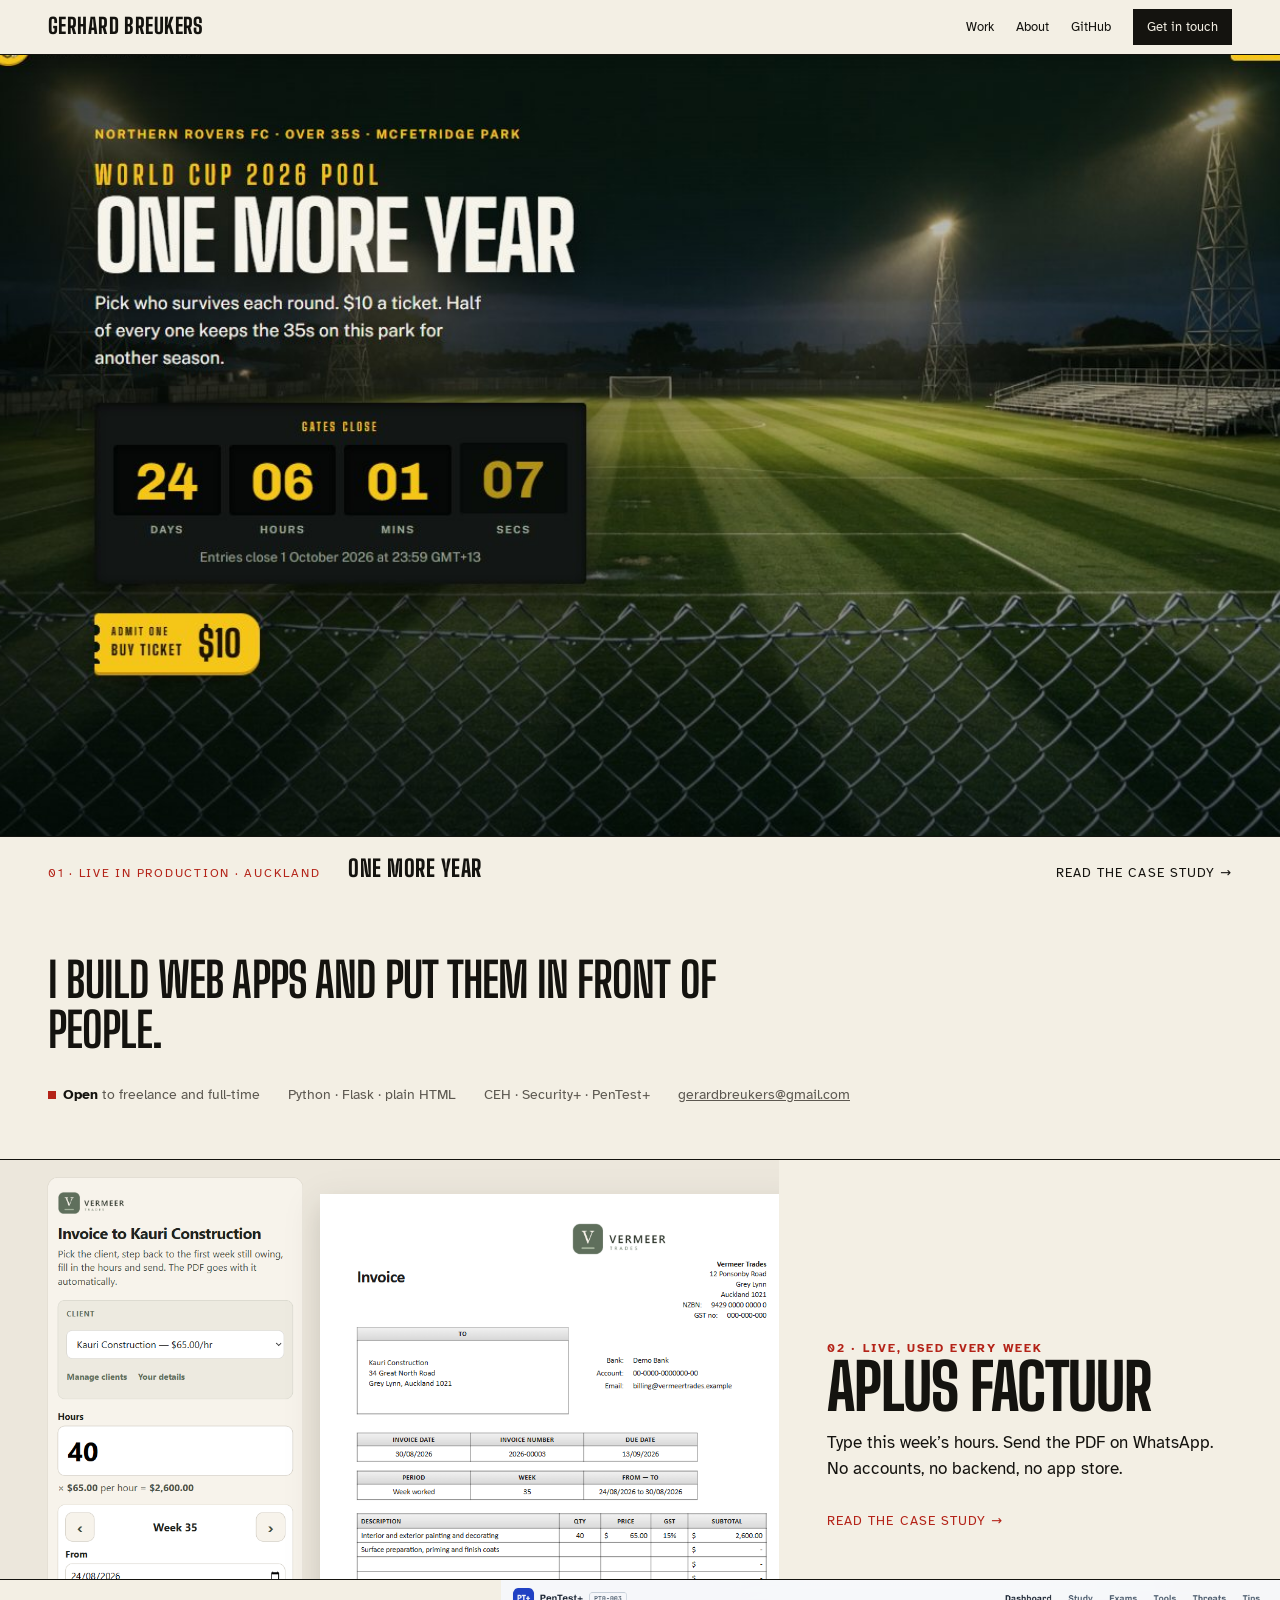
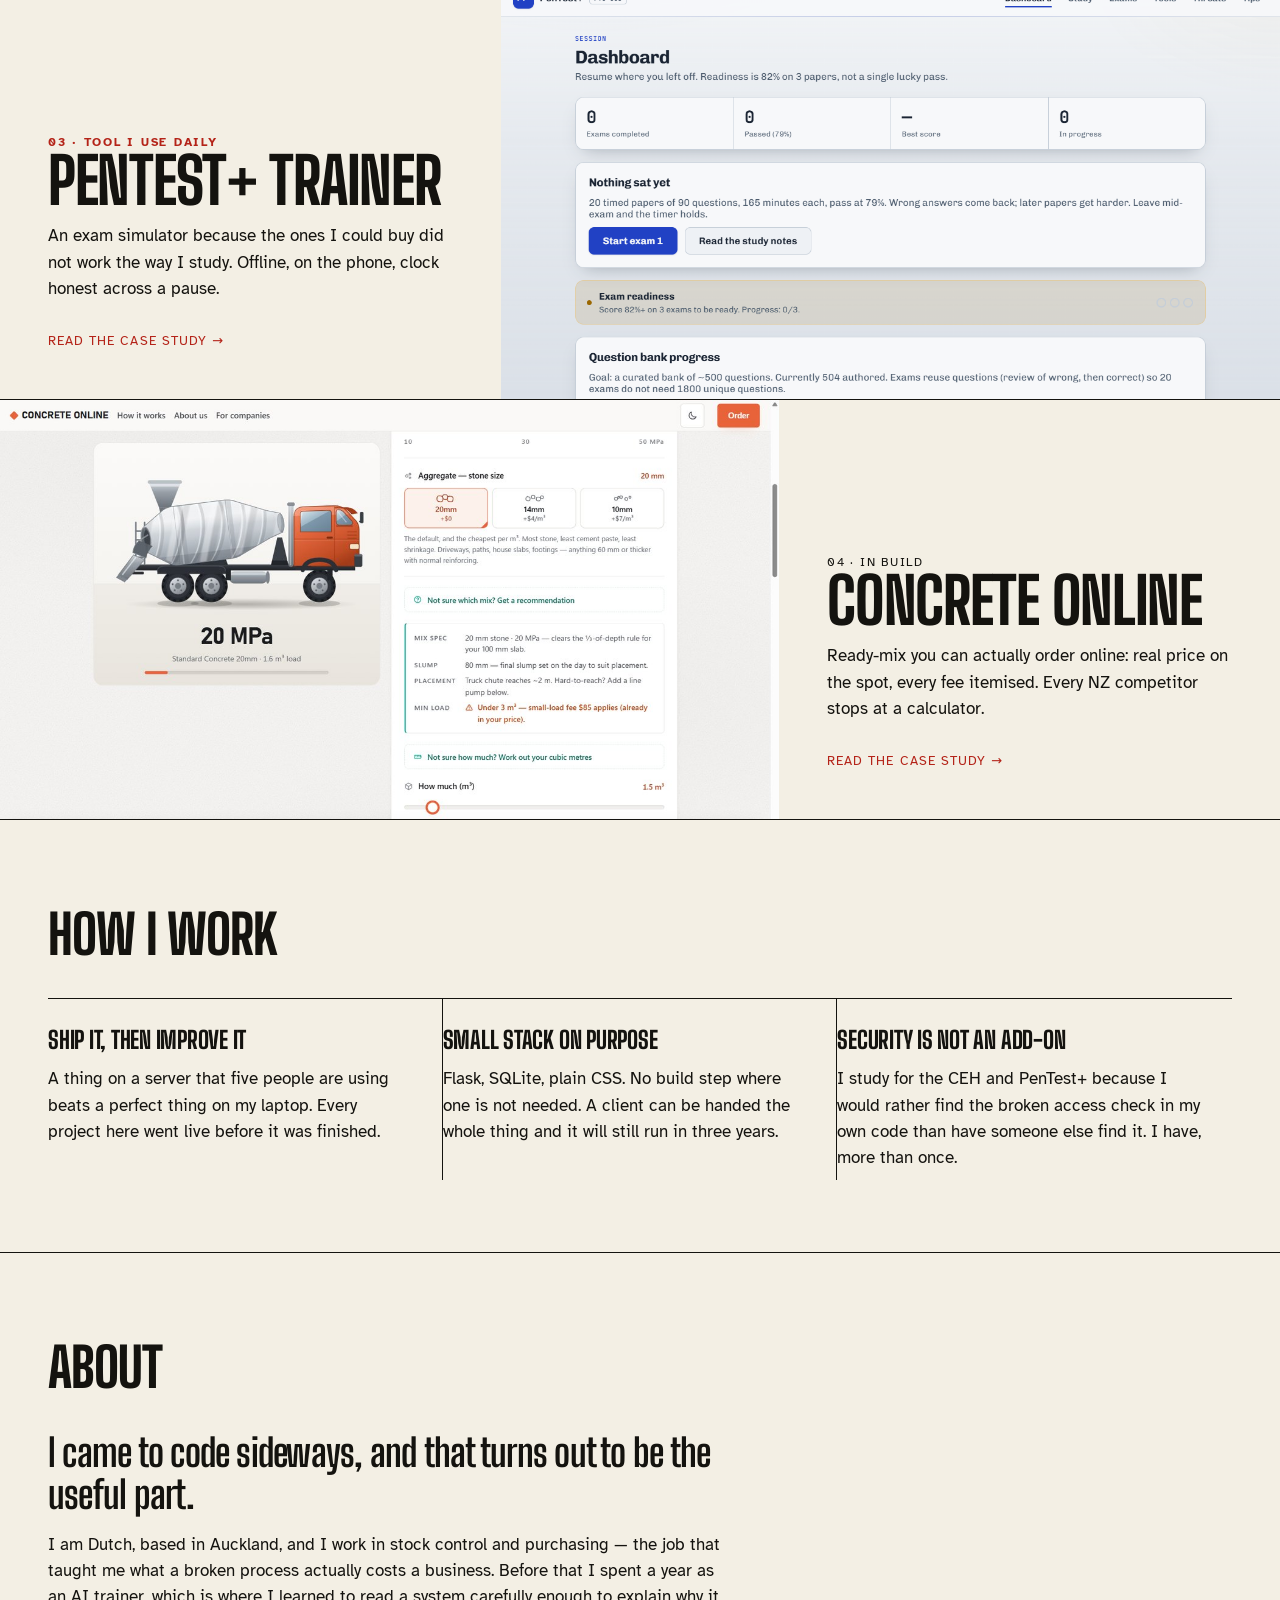
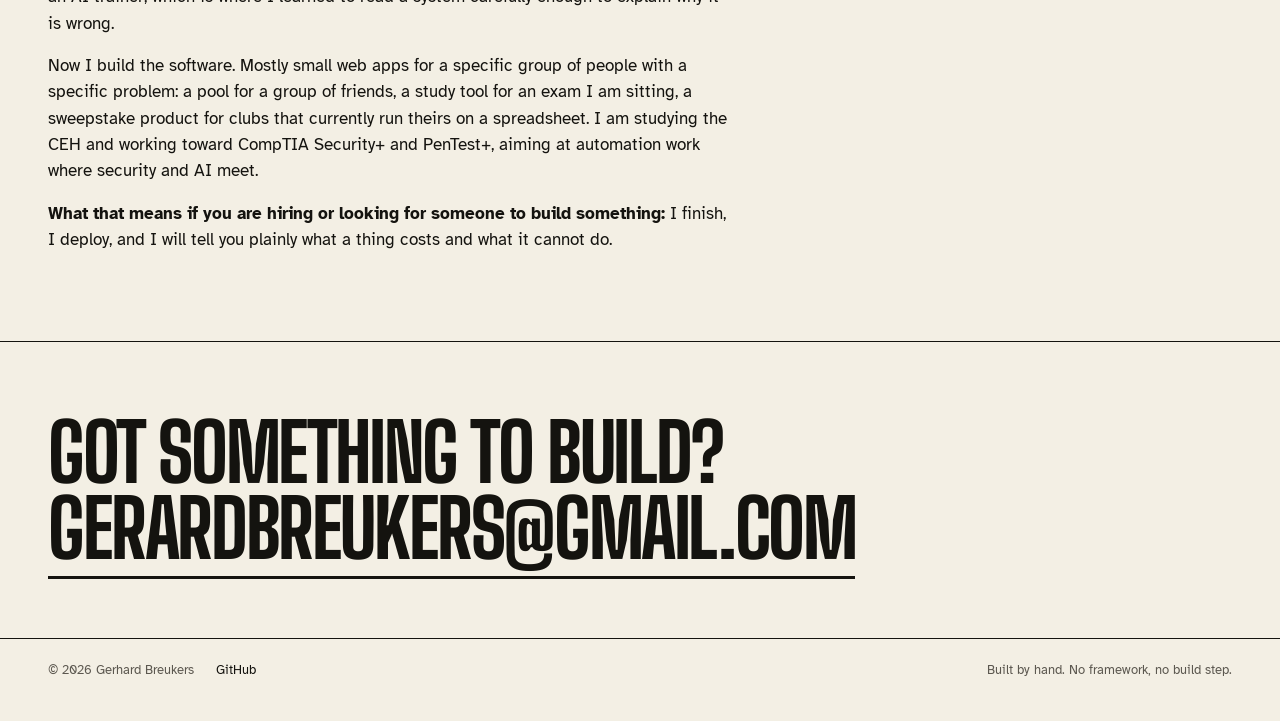
==== commit 00a29897: "Let the live app be the cover. Stop putting a slogan on top of it." ====
--- a/index.html
+++ b/index.html
@@ -40,11 +40,10 @@
 <section class="cover">
   <a class="cover-hit" href="work/one-more-year-pool.html">
     <img src="media/one-more-year.jpg" alt="One More Year World Cup 2026 pool landing page, night pitch and countdown">
-    <div class="cover-scrim"></div>
-    <div class="cover-copy">
+    <div class="cover-bar">
       <p class="kicker">01 · Live in production · Auckland</p>
-      <h1 class="standfirst">A knockout pool for people who would never make an account.</h1>
-      <span class="cover-go">Read the case study</span>
+      <h1>One More Year</h1>
+      <span class="cover-go">Read the case study →</span>
     </div>
   </a>
 </section>
--- a/css/site.css
+++ b/css/site.css
@@ -102,63 +102,44 @@
   text-decoration: none; color: inherit;
 }
 .cover-hit img {
-  position: absolute; left: 0; right: 0; top: -10%;
-  width: 100%; height: 120%;
-  object-fit: cover; object-position: center 42%;
+  position: absolute; left: 0; right: 0; top: -48px;
+  width: 100%; height: calc(100% - 52px + 48px);
+  object-fit: cover; object-position: center 40%;
   transition: transform 1.1s cubic-bezier(.22, 1, .36, 1);
 }
 @media (hover: hover) {
   .cover-hit:hover img { transform: scale(1.03); }
 }
-.cover-scrim {
-  position: absolute; inset: 0;
-  background:
-    linear-gradient(180deg, rgba(7,20,12,.08) 0%, rgba(7,20,12,.2) 45%, rgba(7,20,12,.88) 100%);
-  pointer-events: none;
-}
-.cover-copy {
-  position: absolute; left: var(--gutter); right: var(--gutter); bottom: 0;
-  max-width: var(--measure); margin: 0 auto;
-  padding: 0 0 clamp(28px, 5vh, 56px);
-}
-.cover-copy .kicker {
-  margin: 0 0 10px;
-  font-size: .8rem; letter-spacing: .16em; text-transform: uppercase;
-  color: var(--flood);
-}
-.cover-copy h1 {
-  font-family: var(--display);
-  font-weight: 800;
-  font-size: clamp(3.4rem, 11vw, 7.2rem);
-  line-height: .82;
-  letter-spacing: -.03em;
-  text-transform: uppercase;
-  margin: 0;
-  max-width: 12ch;
-}
-.cover-copy .standfirst {
-  margin: 8px 0 0;
-  max-width: 28ch;
-  font-family: var(--display);
-  font-weight: 800;
-  font-size: clamp(2rem, 5vw, 3.4rem);
-  line-height: .95;
-  letter-spacing: -.02em;
-  text-transform: uppercase;
-  color: var(--paper);
+.cover-bar {
+  position: absolute; left: 0; right: 0; bottom: 0;
+  display: flex; align-items: baseline; gap: 18px 28px;
+  flex-wrap: wrap;
+  padding: 14px var(--gutter);
+  background: var(--paper);
+  color: var(--ink);
+  border-top: 1px solid var(--ink);
+}
+.cover-bar .kicker {
+  margin: 0;
+  font-size: .78rem; letter-spacing: .14em; text-transform: uppercase;
+  color: var(--live);
+}
+.cover-bar h1 {
+  font-family: var(--display);
+  font-weight: 800;
+  font-size: 1.45rem;
+  letter-spacing: .02em;
+  text-transform: uppercase;
+  margin: 0;
+  flex: 1;
 }
 .cover-go {
-  display: inline-block;
-  margin-top: 22px;
-  border: 1px solid var(--flood);
-  color: var(--flood);
-  padding: 10px 16px;
-  font-size: .82rem;
-  letter-spacing: .08em;
-  text-transform: uppercase;
+  margin-left: auto;
+  font-size: .82rem; letter-spacing: .08em; text-transform: uppercase;
+  color: var(--ink);
 }
 @media (hover: hover) {
-  .cover-hit:hover .cover-go { background: var(--flood); color: var(--night); }
+  .cover-hit:hover .cover-go { color: var(--live); }
 }
 
 /* ---------- Mast / intro after the cover ---------- */
@@ -421,6 +402,8 @@
 @media (max-width: 560px) {
   .nav-ext { display: none; }
   .nav-links { gap: 14px; }
-  .cover-hit img { top: 0; height: 100%; object-position: center 78%; }
-  .cover-copy .standfirst { font-size: 1.85rem; max-width: none; }
-}
+  .cover-hit img { object-position: 80% 42%; }
+  .cover-bar { gap: 6px 16px; }
+  .cover-bar h1 { flex: 1 0 auto; font-size: 1.2rem; }
+  .cover-go { margin-left: 0; }
+}
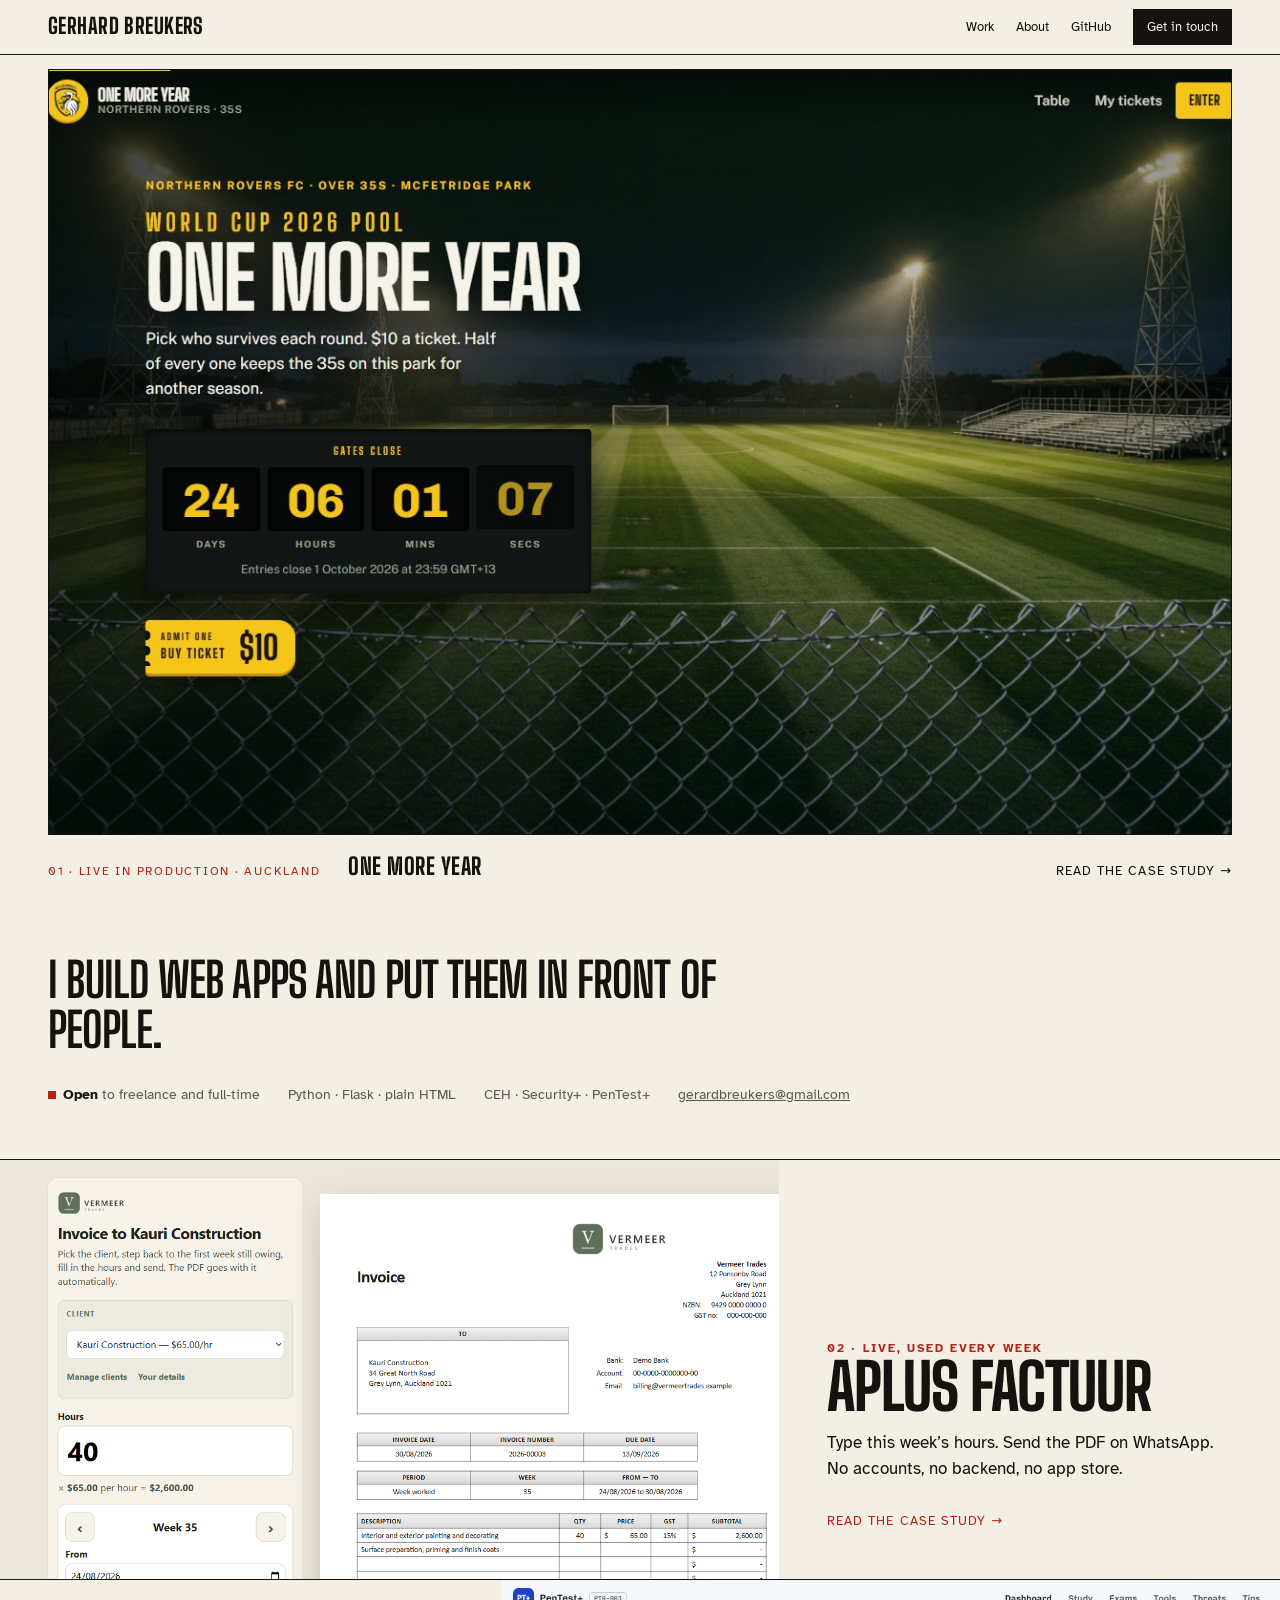
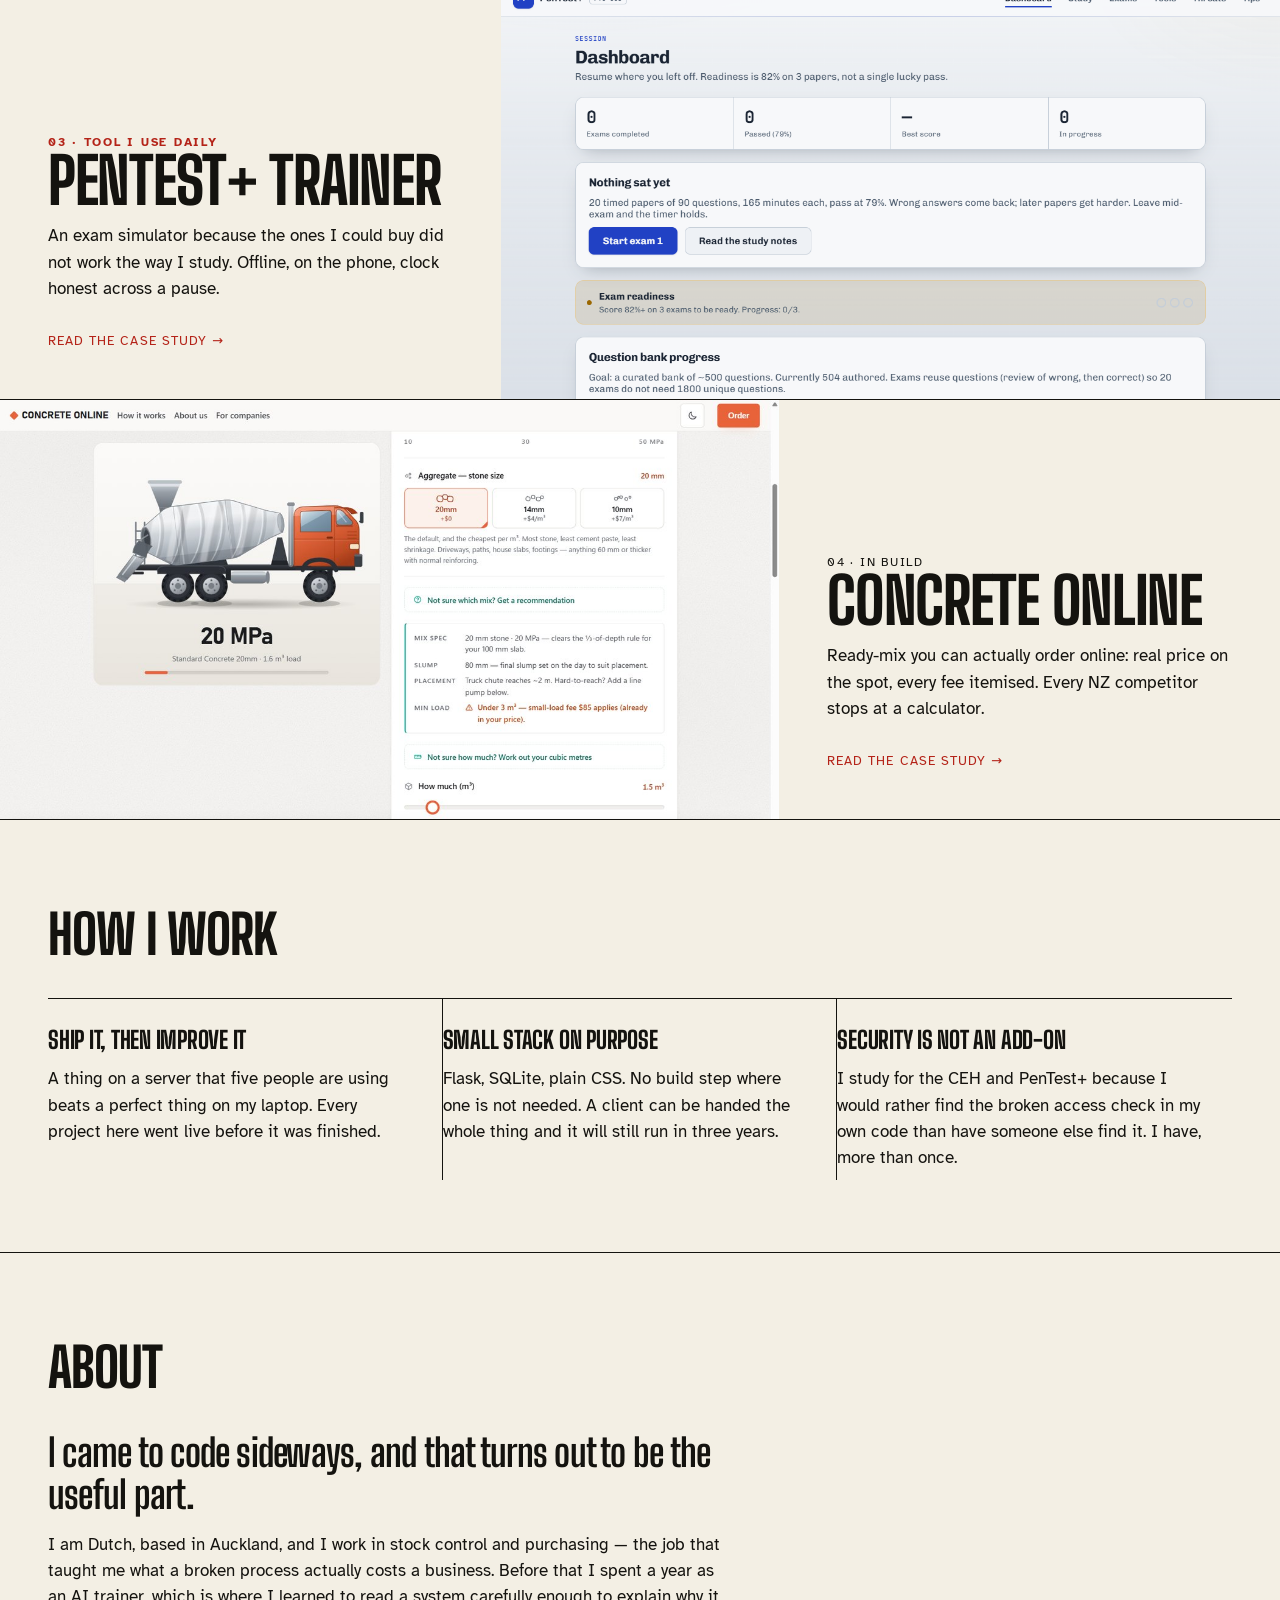
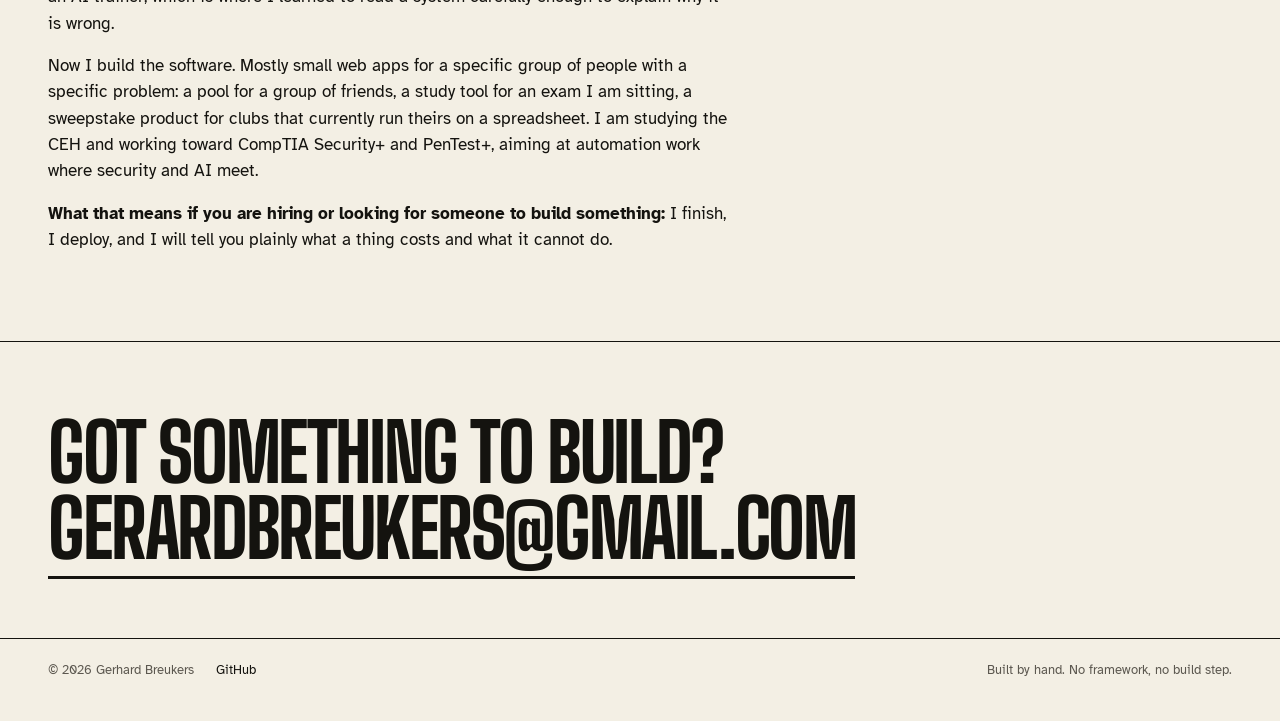
==== commit 649f06e5: "Frame the live still so the first screen is clearly the portfolio, not the pool." ====
--- a/index.html
+++ b/index.html
@@ -39,12 +39,15 @@
 
 <section class="cover">
   <a class="cover-hit" href="work/one-more-year-pool.html">
-    <img src="media/one-more-year.jpg" alt="One More Year World Cup 2026 pool landing page, night pitch and countdown">
-    <div class="cover-bar">
-      <p class="kicker">01 · Live in production · Auckland</p>
-      <h1>One More Year</h1>
+    <span class="cover-shot">
+      <img src="media/one-more-year.jpg" alt="One More Year World Cup 2026 pool landing page, night pitch and countdown">
+    </span>
+    <span class="cover-bar">
+      <span class="kicker">01 · Live in production · Auckland</span>
+      <span class="cover-name">One More Year</span>
       <span class="cover-go">Read the case study →</span>
-    </div>
+    </span>
+    <h1 class="visually-hidden">One More Year</h1>
   </a>
 </section>
 
--- a/css/site.css
+++ b/css/site.css
@@ -90,41 +90,46 @@
 
 /* ---------- Cover: the live product is the first page ---------- */
 .cover {
-  position: relative;
+  display: flex; flex-direction: column;
   height: calc(100svh - 54px);
   min-height: 560px;
+  background: var(--paper);
+  color: var(--ink);
+  padding: 14px var(--gutter) 0;
+}
+.cover-hit {
+  display: flex; flex-direction: column;
+  flex: 1; min-height: 0;
+  text-decoration: none; color: inherit;
+}
+.cover-shot {
+  position: relative;
+  flex: 1; min-height: 0;
+  overflow: hidden;
+  border: 1px solid var(--ink);
   background: var(--night);
-  color: var(--paper);
-  overflow: hidden;
-}
-.cover-hit {
-  display: block; height: 100%;
-  text-decoration: none; color: inherit;
-}
-.cover-hit img {
-  position: absolute; left: 0; right: 0; top: -48px;
-  width: 100%; height: calc(100% - 52px + 48px);
+}
+.cover-shot img {
+  position: absolute; inset: 0;
+  width: 100%; height: 100%;
   object-fit: cover; object-position: center 40%;
   transition: transform 1.1s cubic-bezier(.22, 1, .36, 1);
 }
 @media (hover: hover) {
-  .cover-hit:hover img { transform: scale(1.03); }
+  .cover-hit:hover .cover-shot img { transform: scale(1.03); }
 }
 .cover-bar {
-  position: absolute; left: 0; right: 0; bottom: 0;
   display: flex; align-items: baseline; gap: 18px 28px;
   flex-wrap: wrap;
-  padding: 14px var(--gutter);
+  padding: 14px 0 16px;
   background: var(--paper);
   color: var(--ink);
-  border-top: 1px solid var(--ink);
 }
 .cover-bar .kicker {
-  margin: 0;
   font-size: .78rem; letter-spacing: .14em; text-transform: uppercase;
   color: var(--live);
 }
-.cover-bar h1 {
+.cover-name {
   font-family: var(--display);
   font-weight: 800;
   font-size: 1.45rem;
@@ -132,6 +137,10 @@
   text-transform: uppercase;
   margin: 0;
   flex: 1;
+}
+.visually-hidden {
+  position: absolute; width: 1px; height: 1px;
+  overflow: hidden; clip: rect(0 0 0 0); clip-path: inset(50%);
 }
 .cover-go {
   margin-left: auto;
@@ -402,8 +411,8 @@
 @media (max-width: 560px) {
   .nav-ext { display: none; }
   .nav-links { gap: 14px; }
-  .cover-hit img { object-position: 80% 42%; }
+  .cover-shot img { object-position: 80% 42%; }
   .cover-bar { gap: 6px 16px; }
-  .cover-bar h1 { flex: 1 0 auto; font-size: 1.2rem; }
+  .cover-name { flex: 1 0 auto; font-size: 1.2rem; }
   .cover-go { margin-left: 0; }
 }
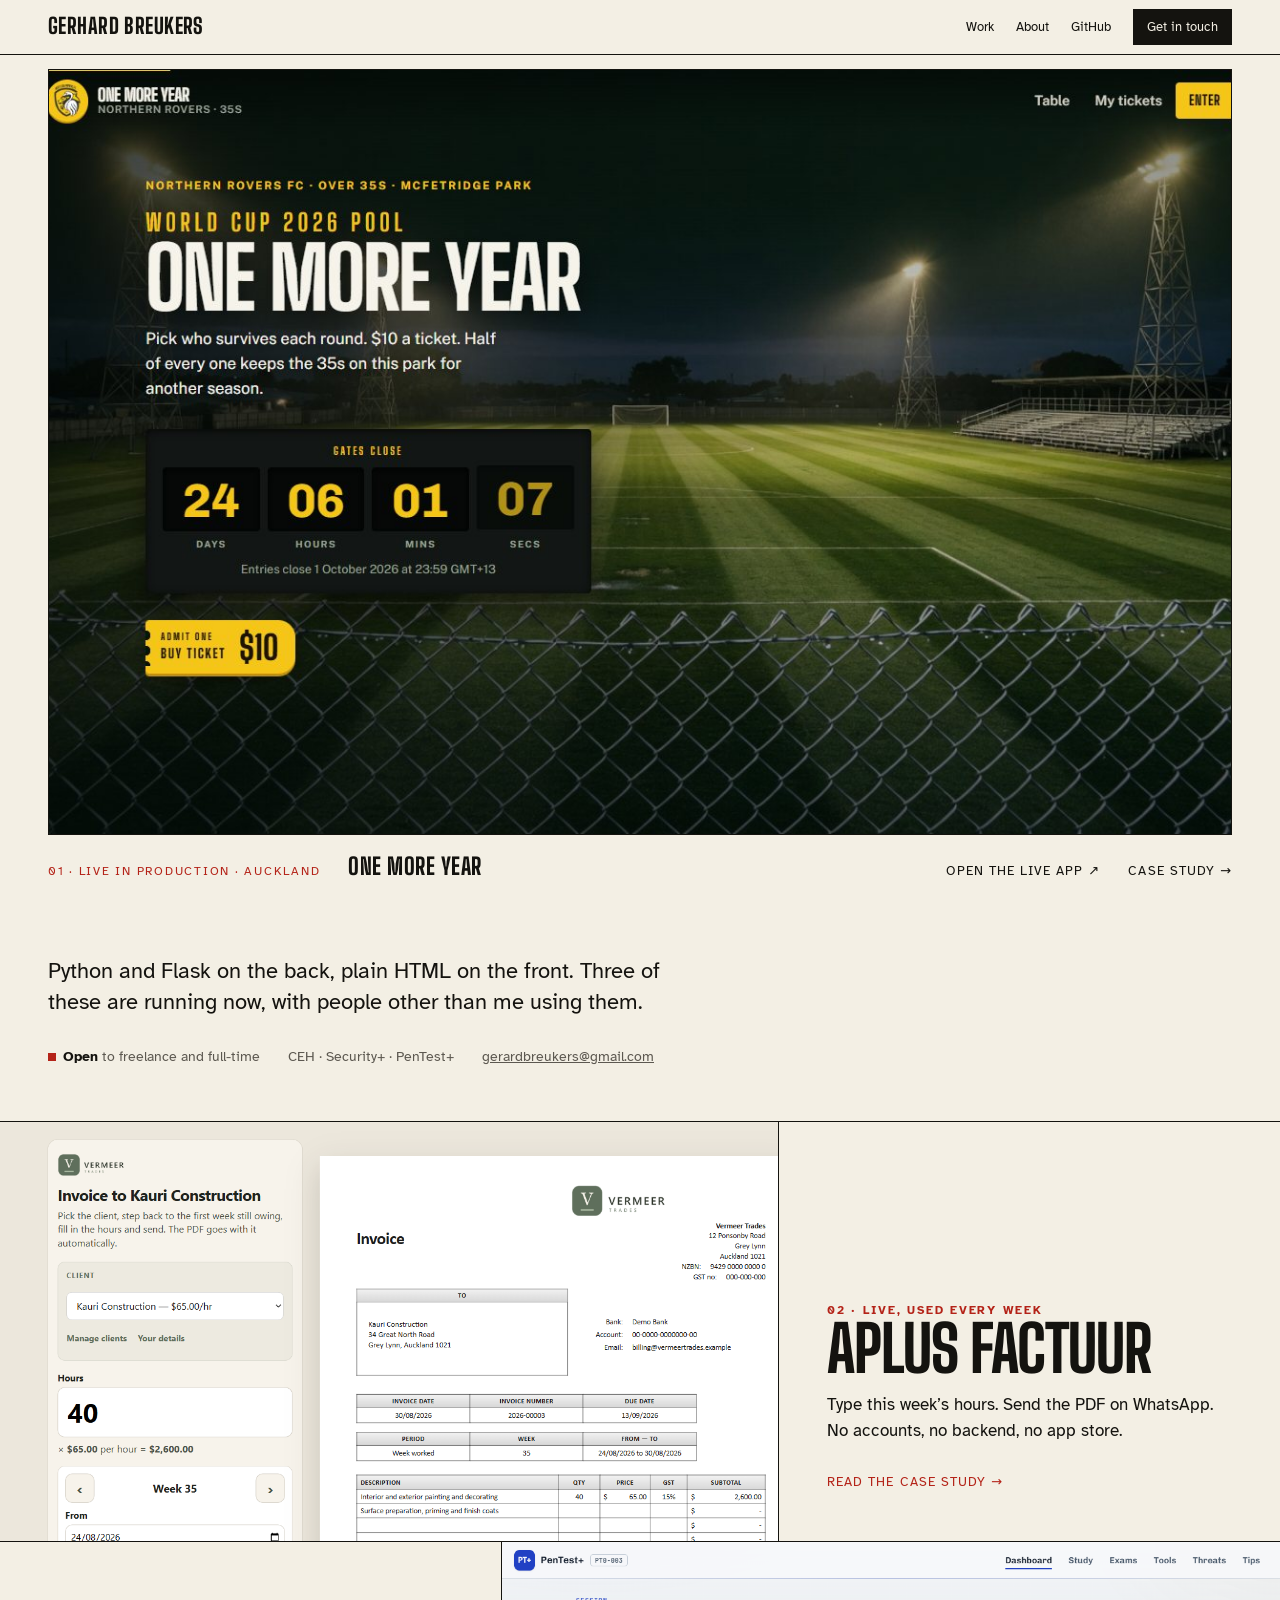
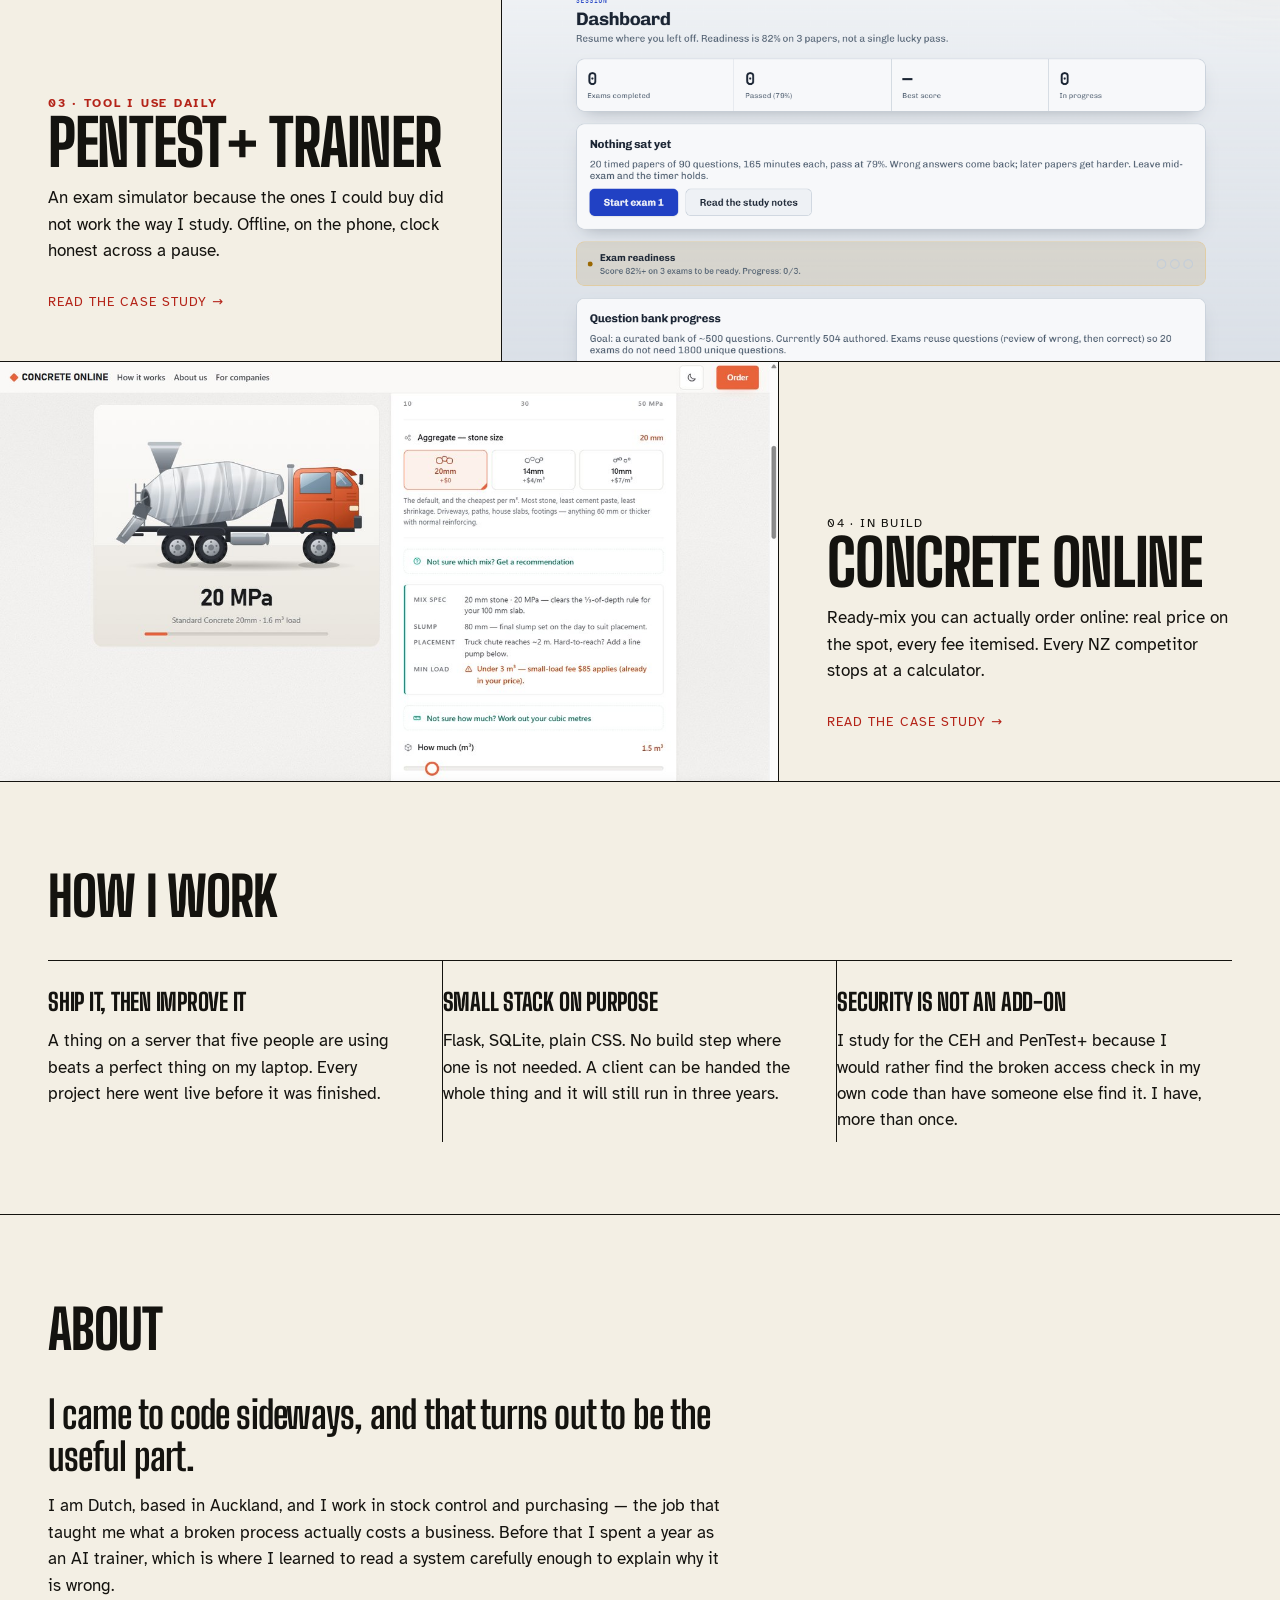
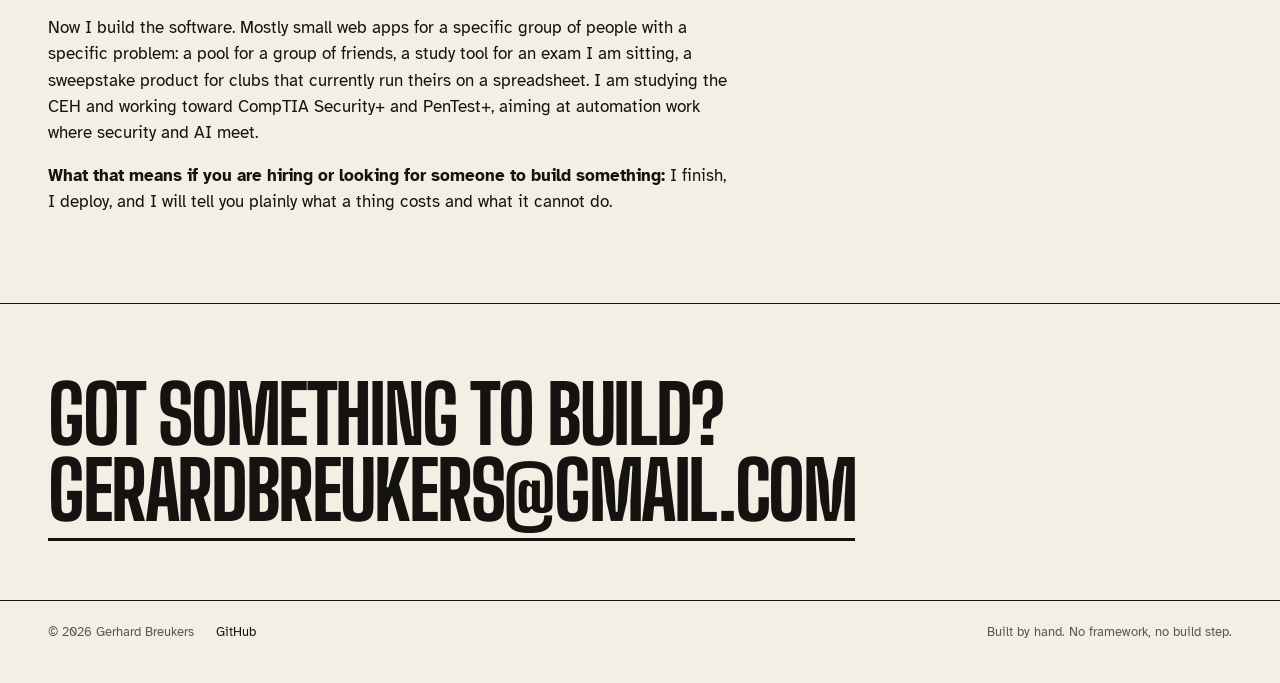
==== commit 7cf9daca: "Quiet the intro, add a live-app link on the cover, frame the other plates." ====
--- a/index.html
+++ b/index.html
@@ -38,25 +38,23 @@
 </nav>
 
 <section class="cover">
-  <a class="cover-hit" href="work/one-more-year-pool.html">
-    <span class="cover-shot">
-      <img src="media/one-more-year.jpg" alt="One More Year World Cup 2026 pool landing page, night pitch and countdown">
-    </span>
-    <span class="cover-bar">
-      <span class="kicker">01 · Live in production · Auckland</span>
-      <span class="cover-name">One More Year</span>
-      <span class="cover-go">Read the case study →</span>
-    </span>
-    <h1 class="visually-hidden">One More Year</h1>
+  <a class="cover-shot" href="work/one-more-year-pool.html">
+    <img src="media/one-more-year.jpg" alt="One More Year World Cup 2026 pool landing page, night pitch and countdown">
   </a>
+  <div class="cover-bar">
+    <span class="kicker">01 · Live in production · Auckland</span>
+    <span class="cover-name">One More Year</span>
+    <a class="cover-live" href="https://coffindodgerspool.duckdns.org" rel="noopener" target="_blank">Open the live app ↗</a>
+    <a class="cover-go" href="work/one-more-year-pool.html">Case study →</a>
+  </div>
+  <h1 class="visually-hidden">Gerhard Breukers — web apps that ship</h1>
 </section>
 
 <section class="mast">
   <div class="wrap">
-    <p>I build web apps and put them in front of people.</p>
+    <p>Python and Flask on the back, plain HTML on the front. Three of these are running now, with people other than me using them.</p>
     <div class="mast-meta">
       <span><span class="dot"></span><strong>Open</strong> to freelance and full-time</span>
-      <span>Python · Flask · plain HTML</span>
       <span>CEH · Security+ · PenTest+</span>
       <span><a href="mailto:gerardbreukers@gmail.com">gerardbreukers@gmail.com</a></span>
     </div>
--- a/css/site.css
+++ b/css/site.css
@@ -97,13 +97,9 @@
   color: var(--ink);
   padding: 14px var(--gutter) 0;
 }
-.cover-hit {
-  display: flex; flex-direction: column;
-  flex: 1; min-height: 0;
-  text-decoration: none; color: inherit;
-}
 .cover-shot {
   position: relative;
+  display: block;
   flex: 1; min-height: 0;
   overflow: hidden;
   border: 1px solid var(--ink);
@@ -116,7 +112,7 @@
   transition: transform 1.1s cubic-bezier(.22, 1, .36, 1);
 }
 @media (hover: hover) {
-  .cover-hit:hover .cover-shot img { transform: scale(1.03); }
+  .cover-shot:hover img { transform: scale(1.03); }
 }
 .cover-bar {
   display: flex; align-items: baseline; gap: 18px 28px;
@@ -142,14 +138,12 @@
   position: absolute; width: 1px; height: 1px;
   overflow: hidden; clip: rect(0 0 0 0); clip-path: inset(50%);
 }
-.cover-go {
-  margin-left: auto;
+.cover-go, .cover-live {
   font-size: .82rem; letter-spacing: .08em; text-transform: uppercase;
-  color: var(--ink);
-}
-@media (hover: hover) {
-  .cover-hit:hover .cover-go { color: var(--live); }
-}
+  color: var(--ink); text-decoration: none;
+}
+.cover-go { margin-left: auto; }
+.cover-go:hover, .cover-live:hover { color: var(--live); }
 
 /* ---------- Mast / intro after the cover ---------- */
 .mast {
@@ -158,13 +152,9 @@
 }
 .mast p {
   margin: 0;
-  max-width: 34ch;
-  font-family: var(--display);
-  font-weight: 700;
-  font-size: clamp(1.8rem, 4.2vw, 3rem);
-  line-height: 1.05;
-  letter-spacing: -.02em;
-  text-transform: uppercase;
+  max-width: 46ch;
+  font-size: clamp(1.15rem, 2.1vw, 1.4rem);
+  line-height: 1.4;
 }
 .mast-meta {
   display: flex; flex-wrap: wrap; gap: 8px 28px;
@@ -193,7 +183,9 @@
 .plate-shot {
   position: relative; min-height: 380px; overflow: hidden;
   background: #ddd8cc;
-}
+  border-right: 1px solid var(--ink);
+}
+.plate:nth-child(even) .plate-shot { border-right: 0; border-left: 1px solid var(--ink); }
 .plate-shot img {
   position: absolute; inset: 0;
   width: 100%; height: 100%;
@@ -414,5 +406,5 @@
   .cover-shot img { object-position: 80% 42%; }
   .cover-bar { gap: 6px 16px; }
   .cover-name { flex: 1 0 auto; font-size: 1.2rem; }
-  .cover-go { margin-left: 0; }
-}
+  .cover-go, .cover-live { margin-left: 0; }
+}
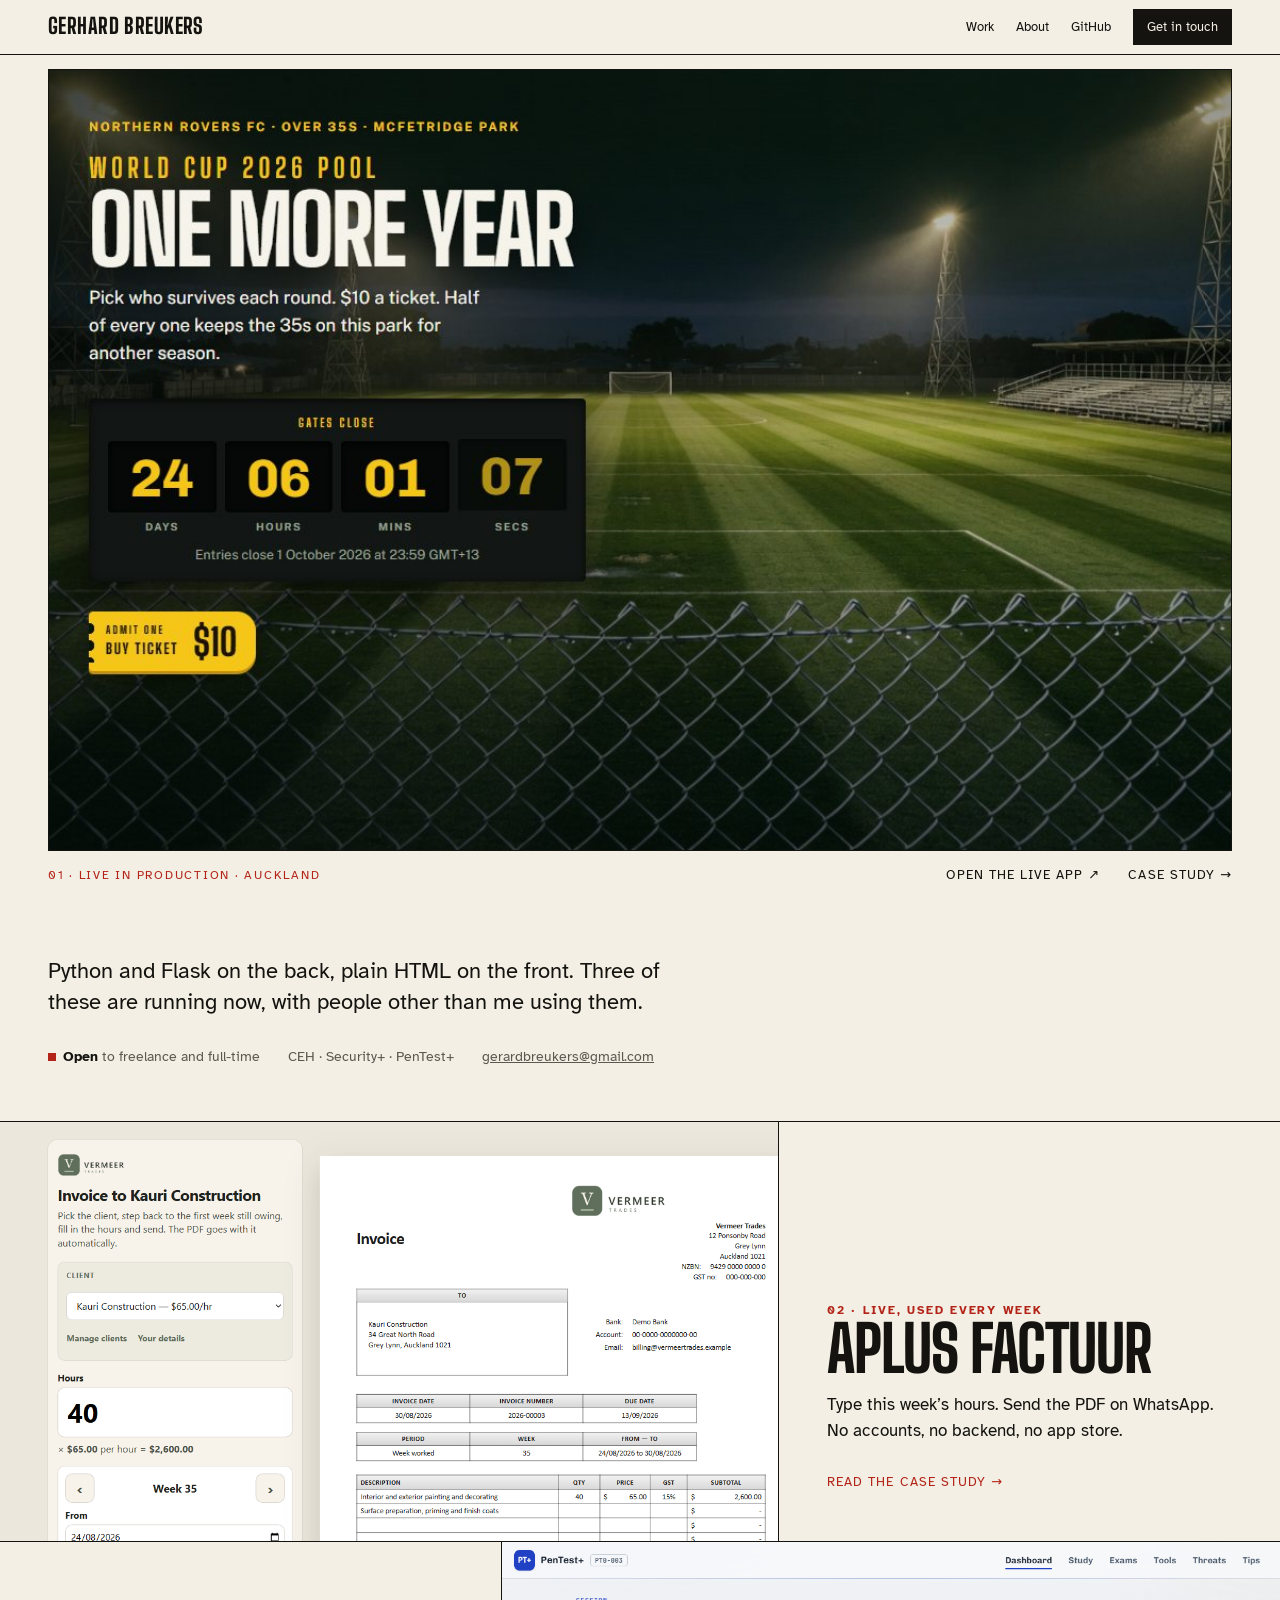
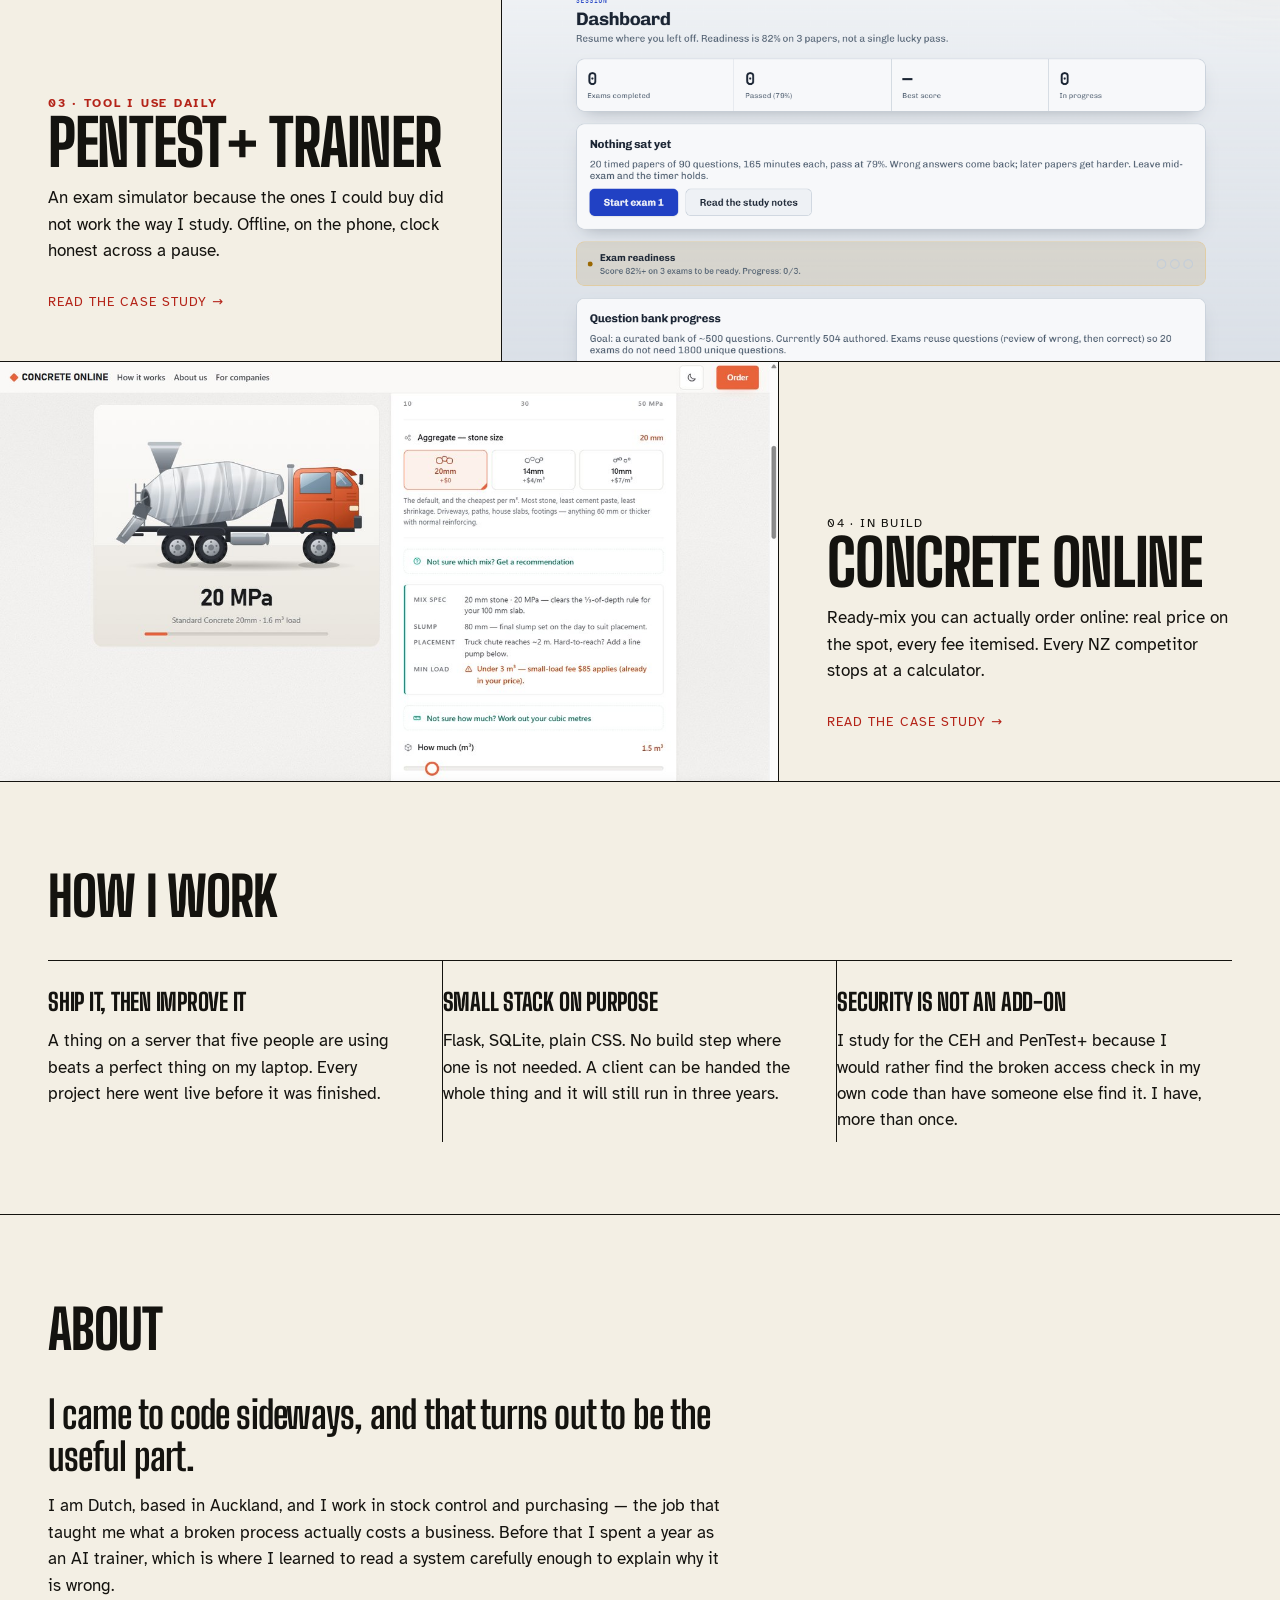
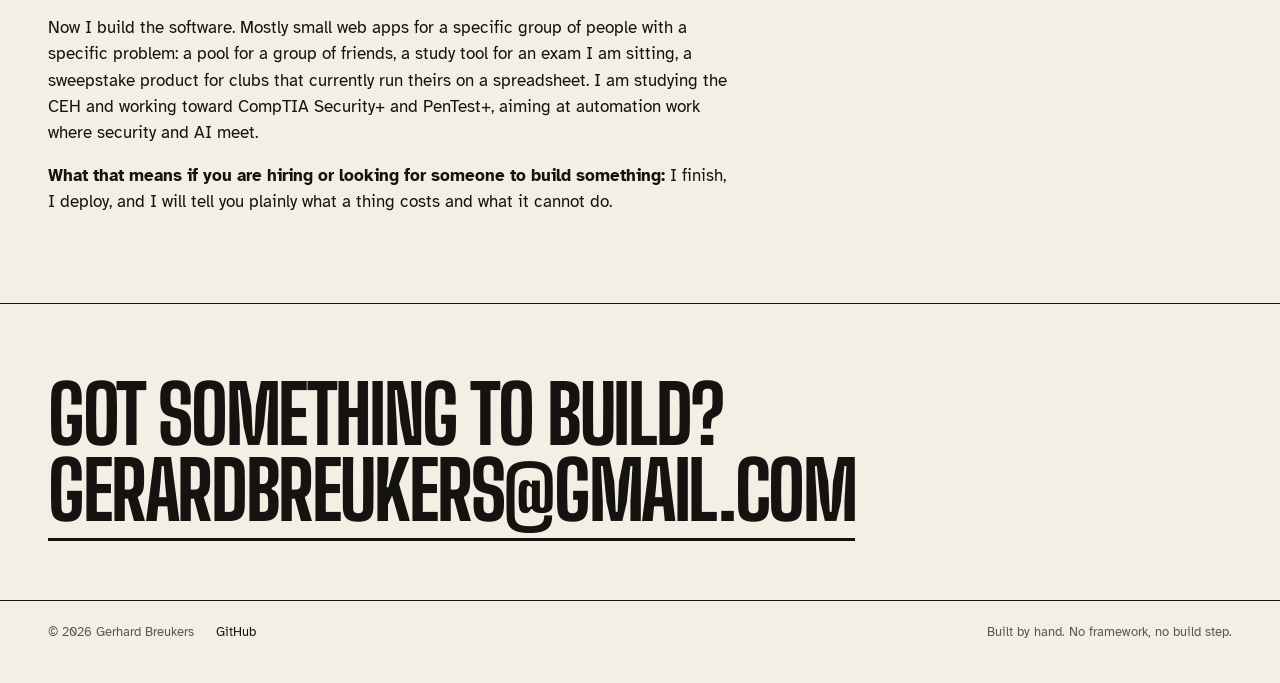
==== commit 0decf520: "Crop the pool chrome out of the cover still. Stop repeating the title." ====
--- a/index.html
+++ b/index.html
@@ -43,7 +43,6 @@
   </a>
   <div class="cover-bar">
     <span class="kicker">01 · Live in production · Auckland</span>
-    <span class="cover-name">One More Year</span>
     <a class="cover-live" href="https://coffindodgerspool.duckdns.org" rel="noopener" target="_blank">Open the live app ↗</a>
     <a class="cover-go" href="work/one-more-year-pool.html">Case study →</a>
   </div>
--- a/css/site.css
+++ b/css/site.css
@@ -106,8 +106,8 @@
   background: var(--night);
 }
 .cover-shot img {
-  position: absolute; inset: 0;
-  width: 100%; height: 100%;
+  position: absolute; left: 0; right: 0; top: -72px;
+  width: 100%; height: calc(100% + 72px);
   object-fit: cover; object-position: center 40%;
   transition: transform 1.1s cubic-bezier(.22, 1, .36, 1);
 }
@@ -122,17 +122,9 @@
   color: var(--ink);
 }
 .cover-bar .kicker {
+  flex: 1;
   font-size: .78rem; letter-spacing: .14em; text-transform: uppercase;
   color: var(--live);
-}
-.cover-name {
-  font-family: var(--display);
-  font-weight: 800;
-  font-size: 1.45rem;
-  letter-spacing: .02em;
-  text-transform: uppercase;
-  margin: 0;
-  flex: 1;
 }
 .visually-hidden {
   position: absolute; width: 1px; height: 1px;
@@ -405,6 +397,5 @@
   .nav-links { gap: 14px; }
   .cover-shot img { object-position: 80% 42%; }
   .cover-bar { gap: 6px 16px; }
-  .cover-name { flex: 1 0 auto; font-size: 1.2rem; }
   .cover-go, .cover-live { margin-left: 0; }
 }
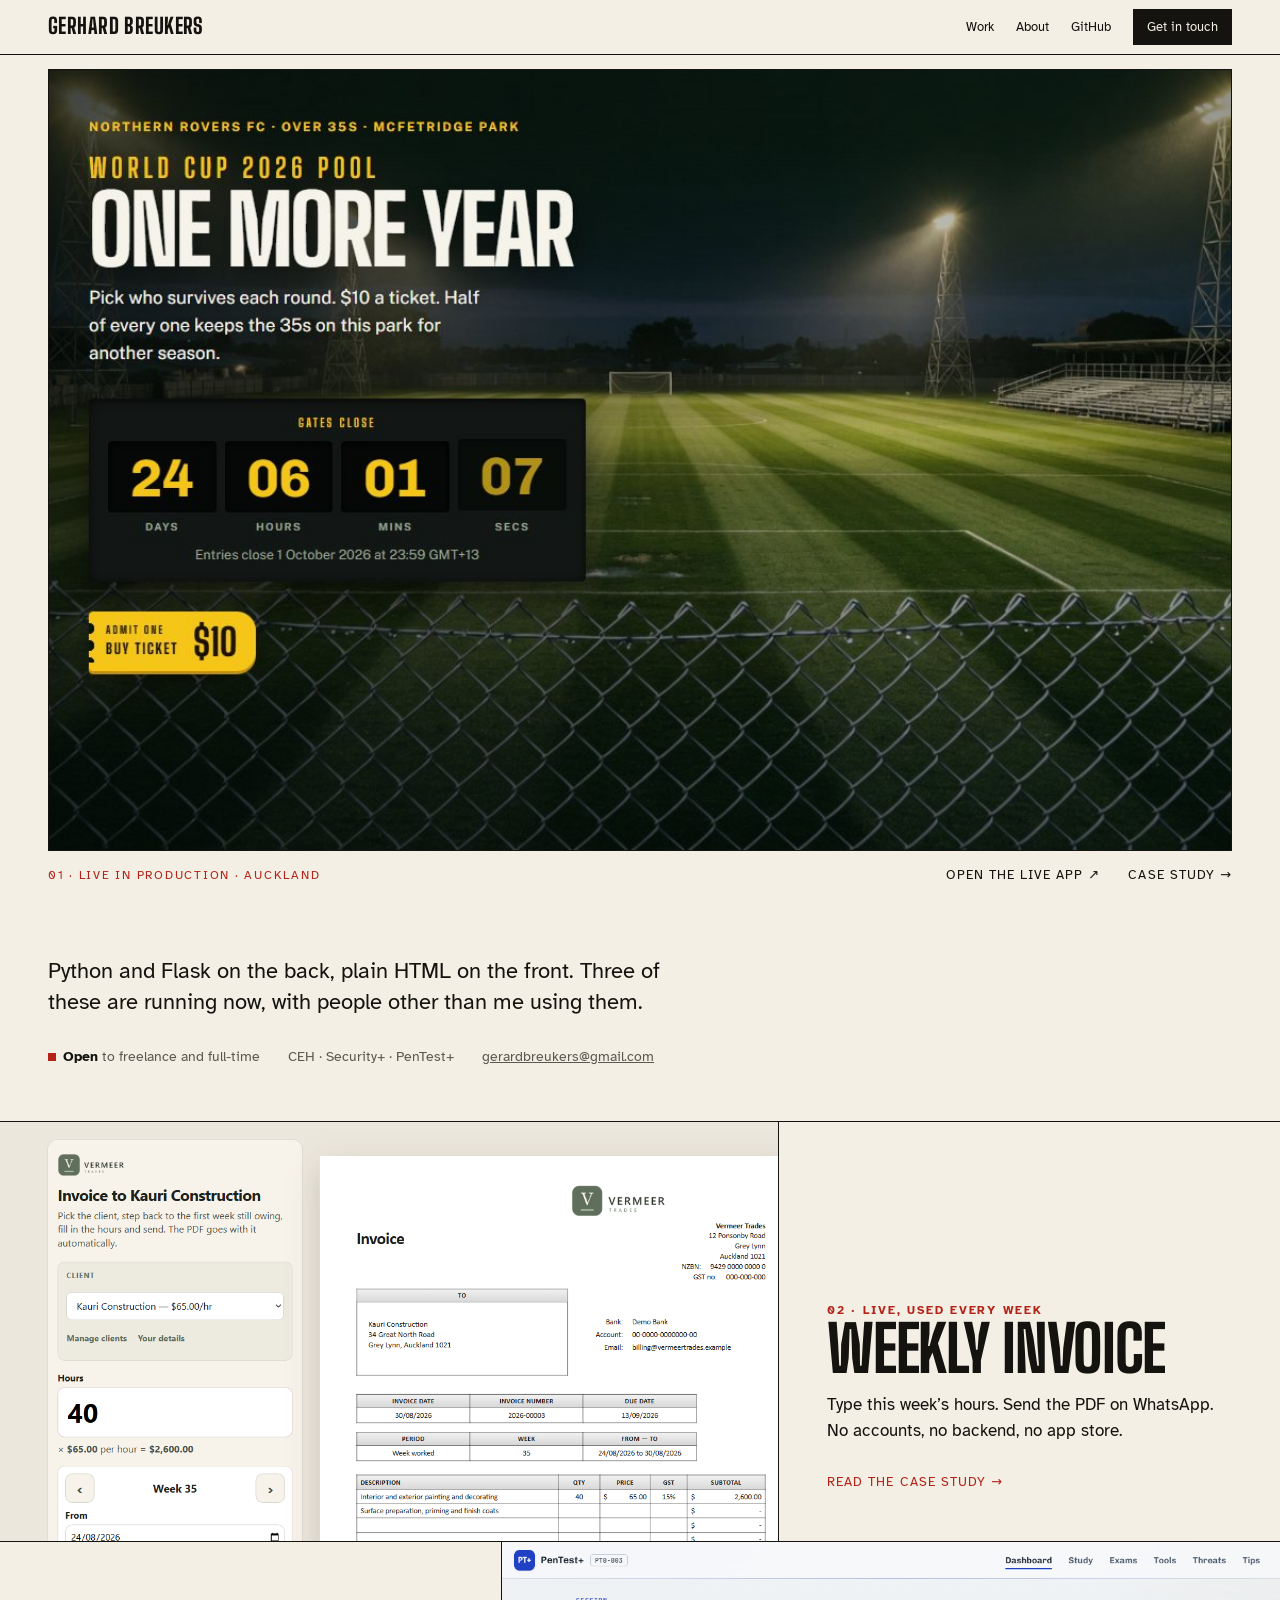
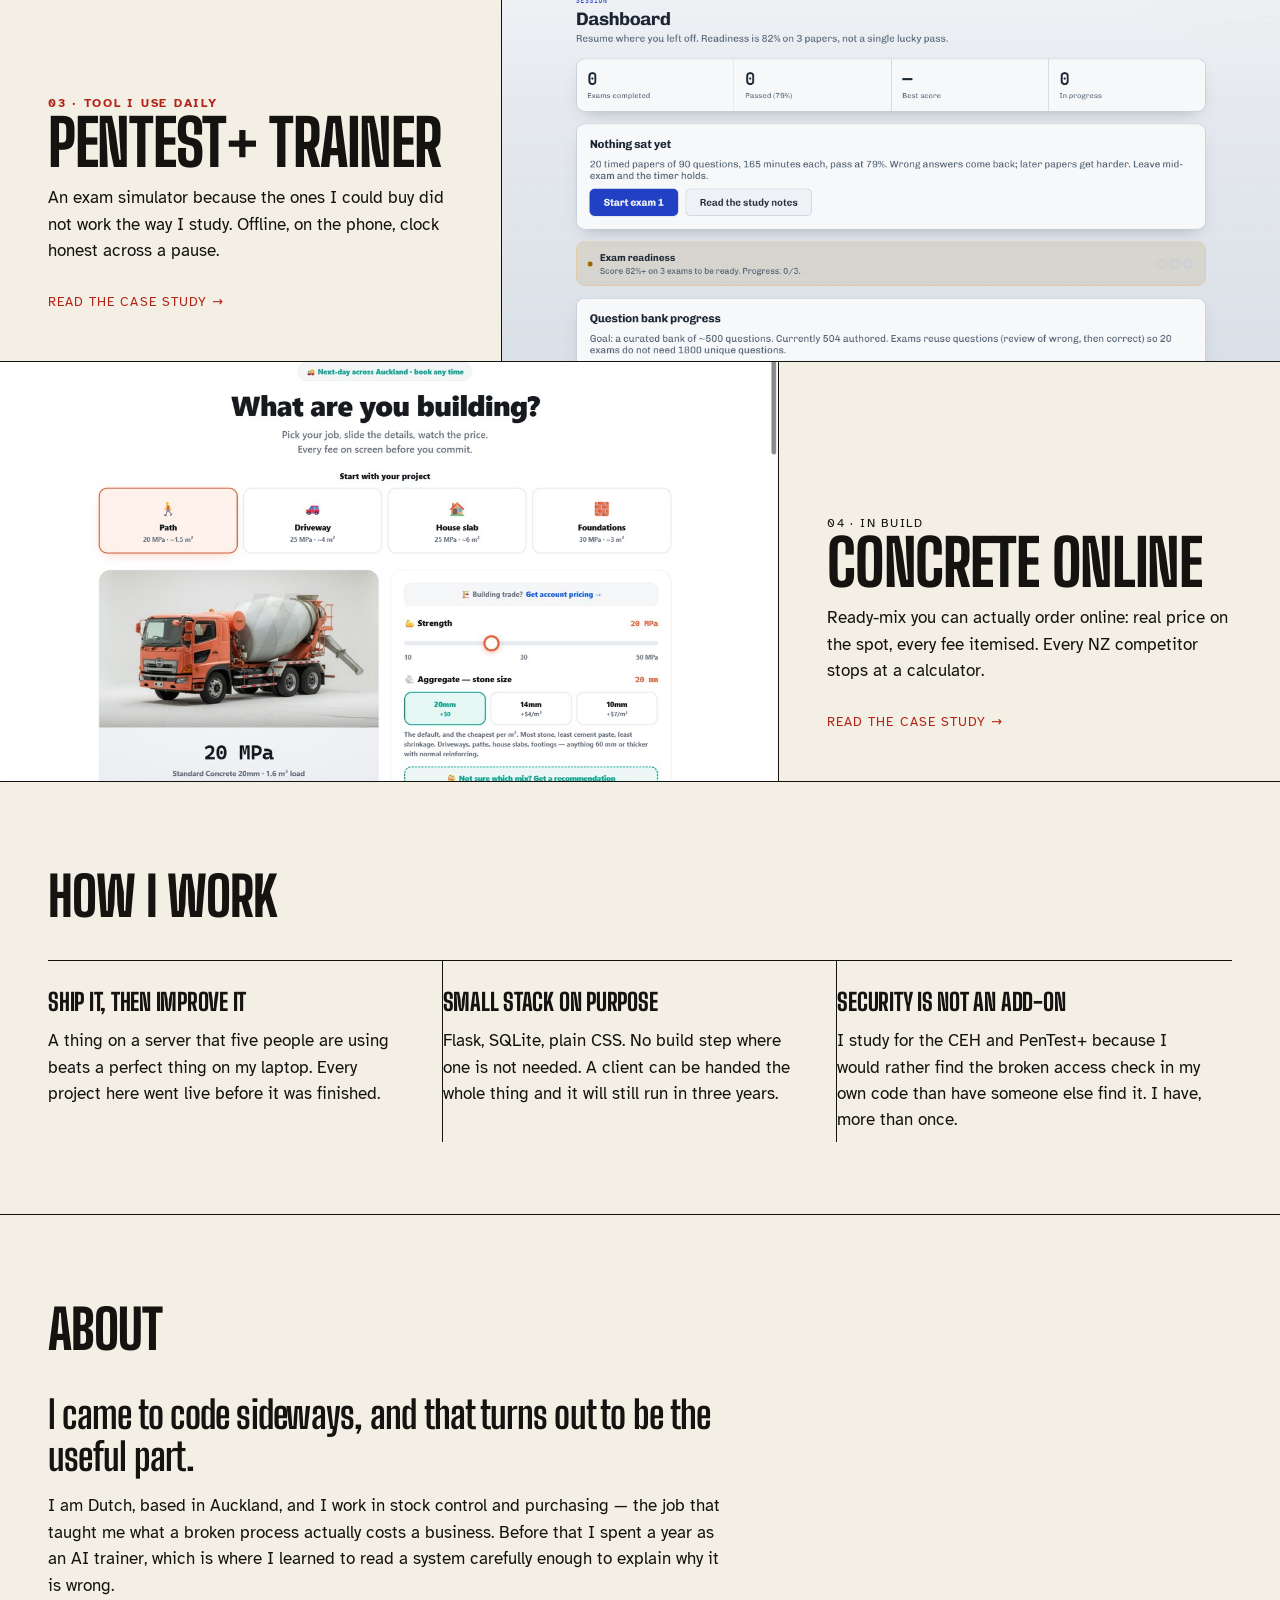
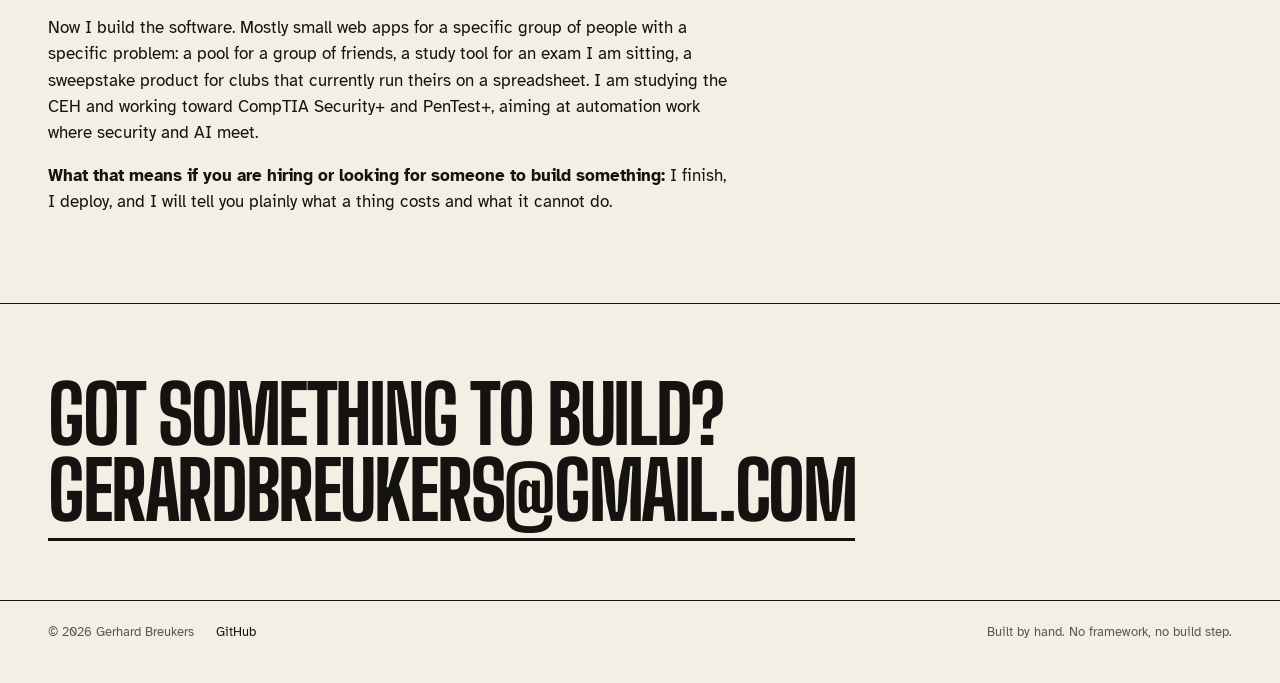
==== commit 3fbea90e: "Rename the invoice case study to Weekly invoice. Swap Concrete Online to the current truck." ====
--- a/index.html
+++ b/index.html
@@ -62,13 +62,13 @@
 
 <section id="work" class="plates">
 
-  <a class="plate" href="work/aplus-factuur.html">
+  <a class="plate" href="work/weekly-invoice.html">
     <div class="plate-shot">
-      <img src="media/aplus-factuur.png" alt="Aplus Factuur demo: hours on the left, generated invoice on the right" loading="lazy">
+      <img src="media/weekly-invoice.png" alt="Weekly invoice demo: hours on the left, generated invoice on the right" loading="lazy">
     </div>
     <div class="plate-body">
       <p class="plate-idx"><span class="live">02 · Live, used every week</span></p>
-      <h2>Aplus Factuur</h2>
+      <h2>Weekly invoice</h2>
       <p>Type this week’s hours. Send the PDF on WhatsApp. No accounts, no backend, no app store.</p>
       <span class="plate-go">Read the case study →</span>
     </div>
@@ -88,7 +88,7 @@
 
   <a class="plate" href="work/concrete-online.html">
     <div class="plate-shot">
-      <img src="media/concrete-online.jpg" alt="Concrete Online mix configurator with live itemised price" loading="lazy">
+      <img src="media/concrete-online.jpg" alt="Concrete Online: photoreal mixer truck, job presets, and a live itemised price" loading="lazy">
     </div>
     <div class="plate-body">
       <p class="plate-idx">04 · In build</p>
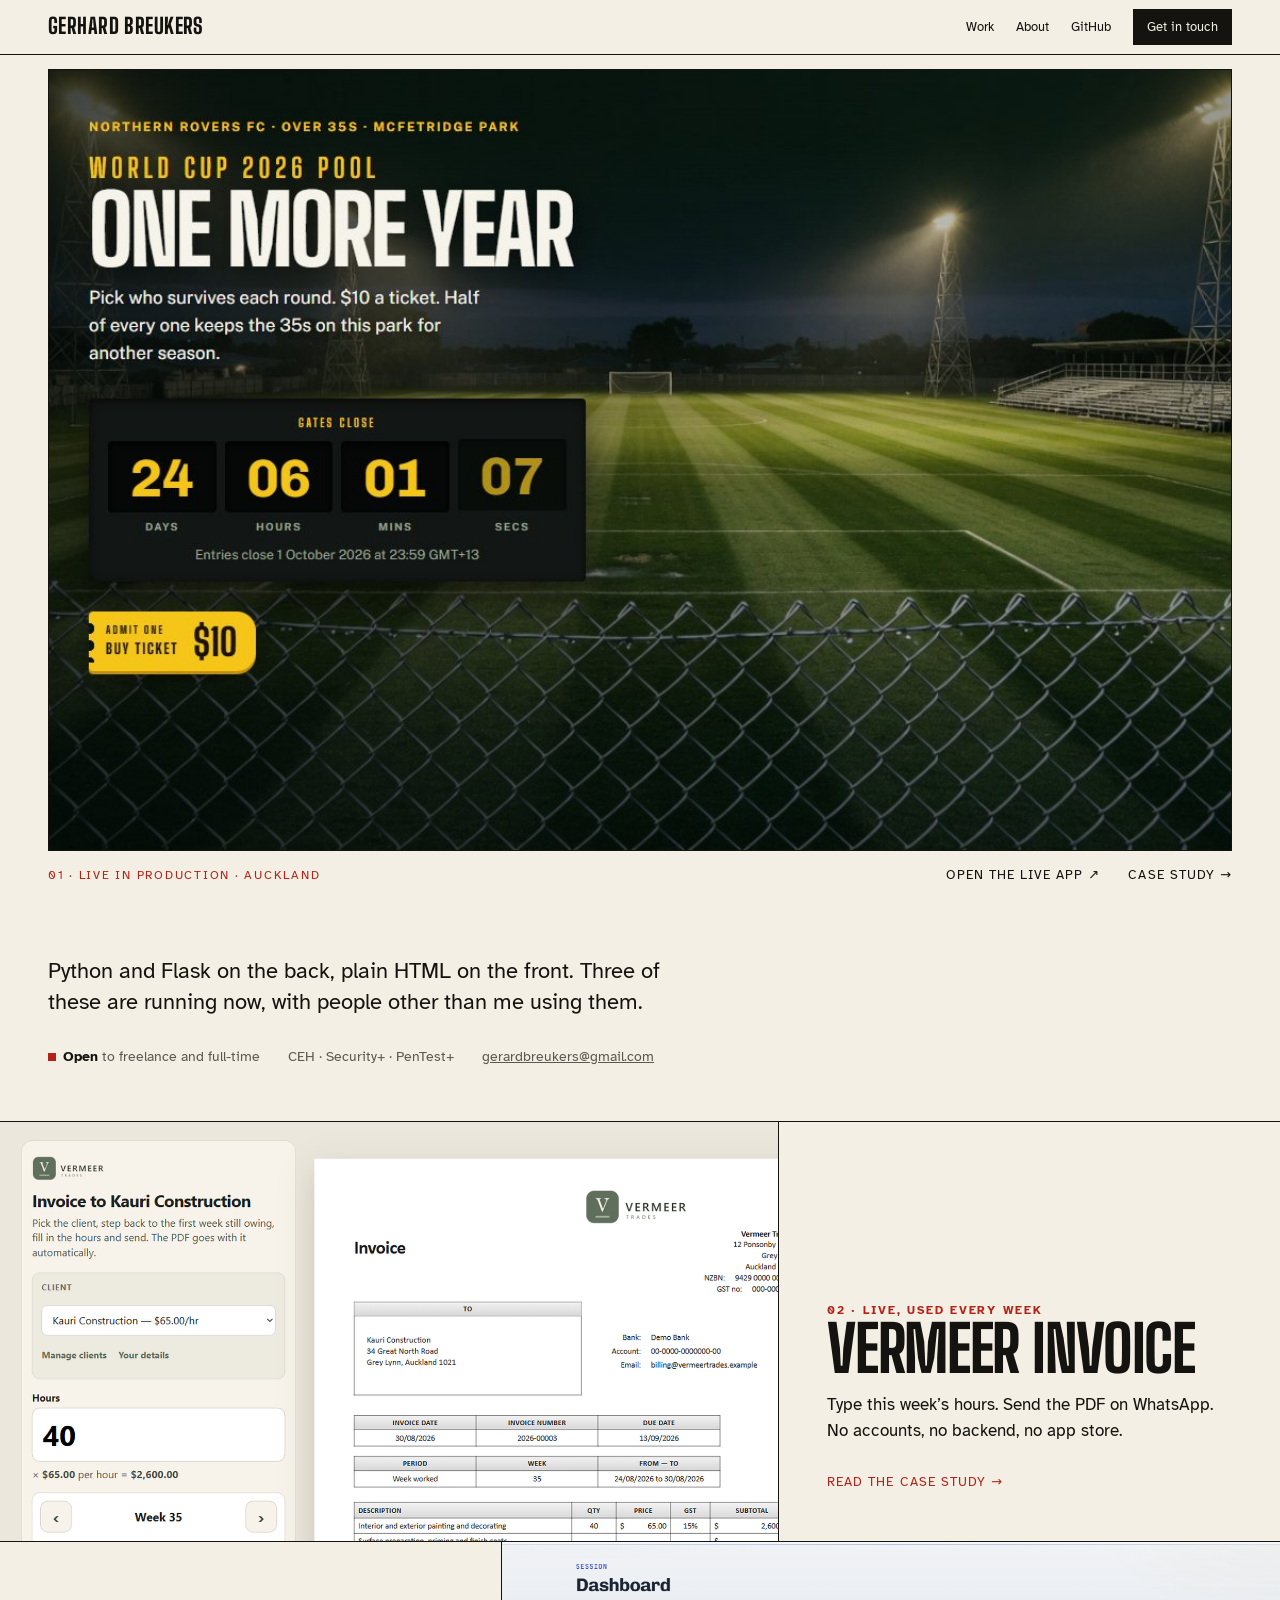
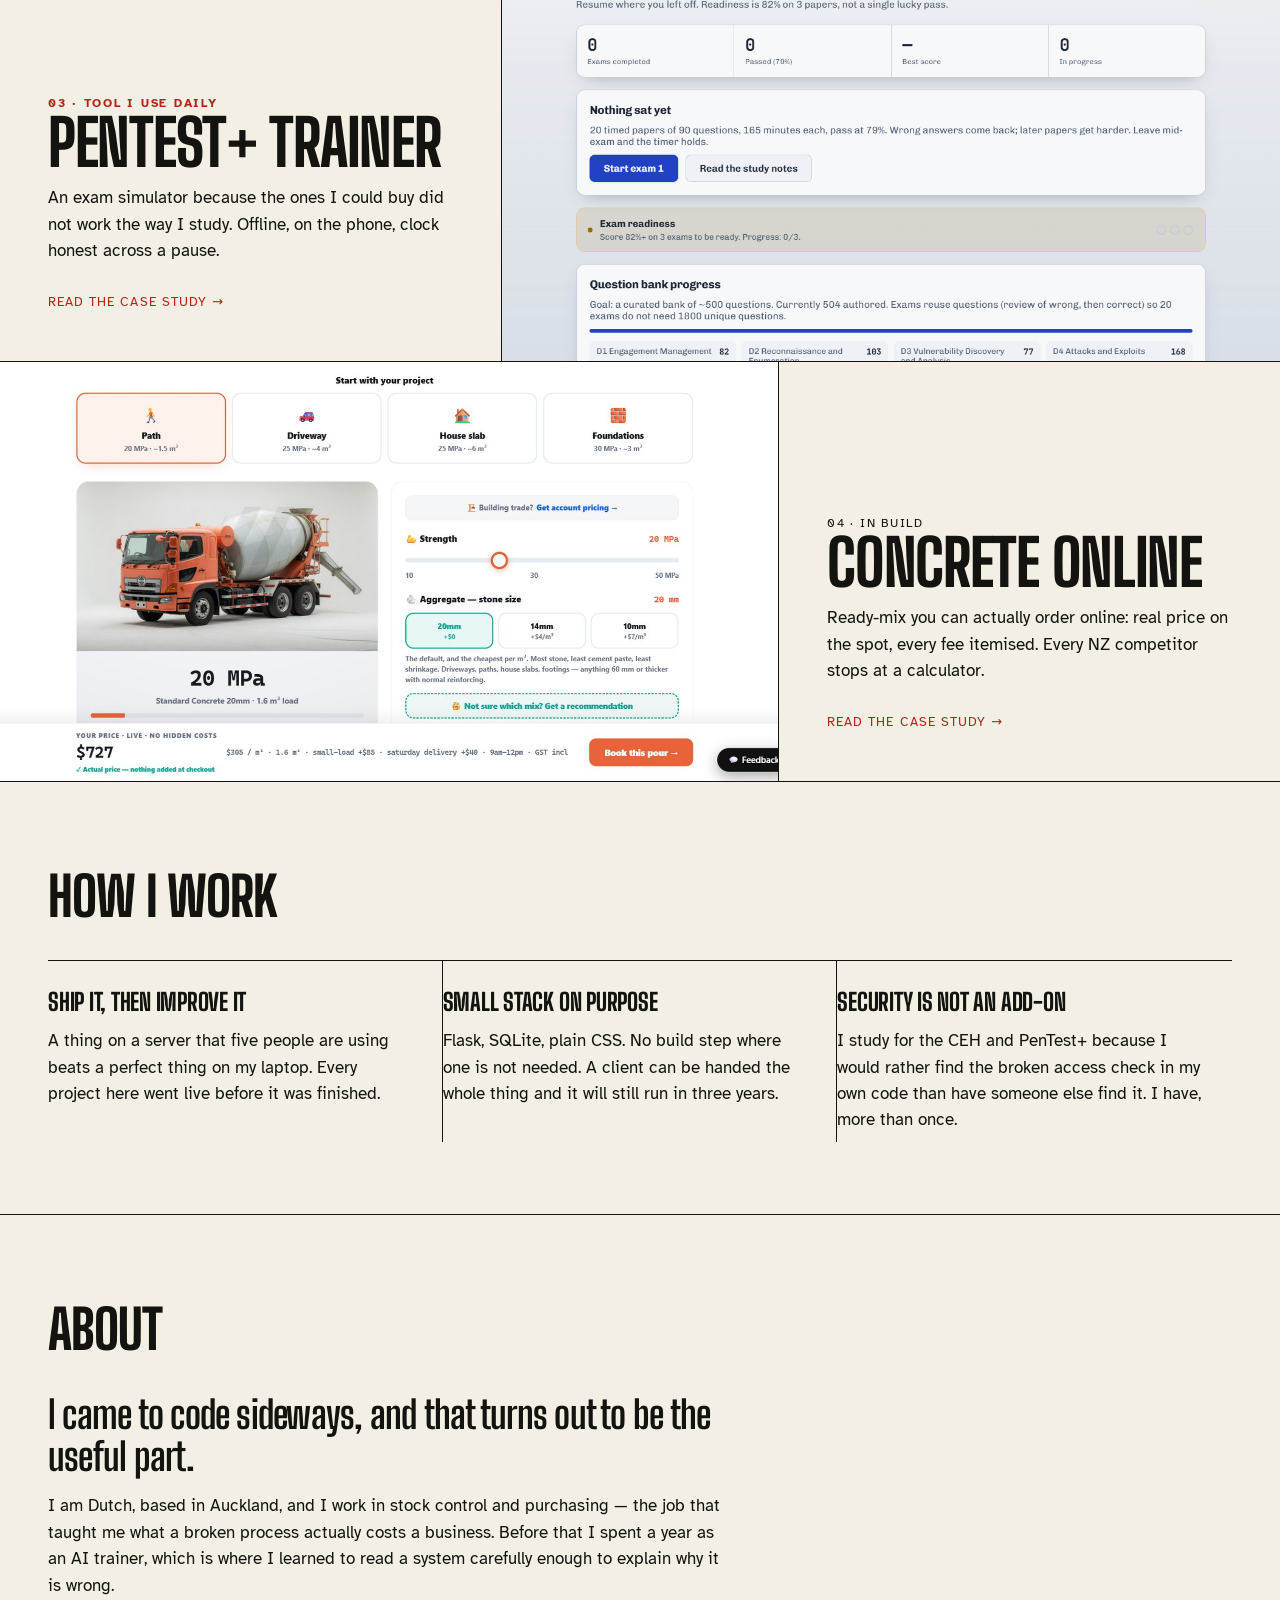
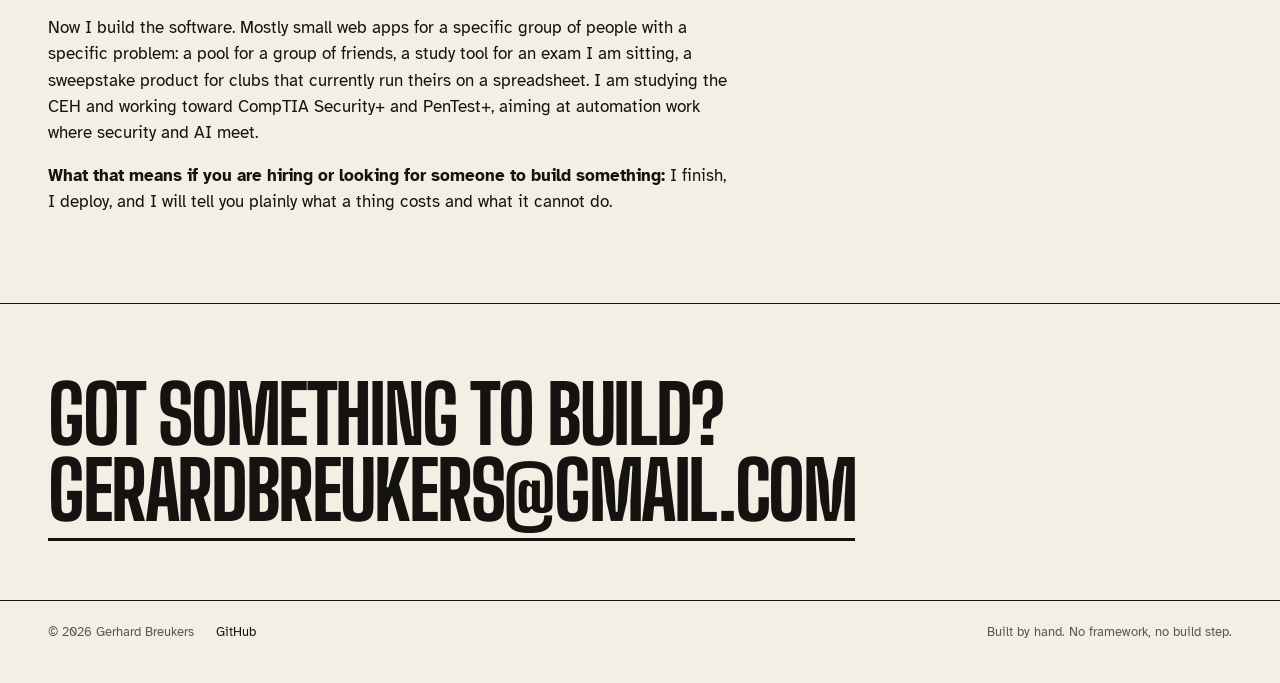
==== commit 754f7e23: "Call the invoice demo Vermeer Invoice. Recrop Concrete Online so the current truck and price show." ====
--- a/index.html
+++ b/index.html
@@ -64,11 +64,11 @@
 
   <a class="plate" href="work/weekly-invoice.html">
     <div class="plate-shot">
-      <img src="media/weekly-invoice.png" alt="Weekly invoice demo: hours on the left, generated invoice on the right" loading="lazy">
+      <img src="media/weekly-invoice.png" alt="Vermeer Invoice demo: hours on the left, generated invoice on the right" loading="lazy">
     </div>
     <div class="plate-body">
       <p class="plate-idx"><span class="live">02 · Live, used every week</span></p>
-      <h2>Weekly invoice</h2>
+      <h2>Vermeer Invoice</h2>
       <p>Type this week’s hours. Send the PDF on WhatsApp. No accounts, no backend, no app store.</p>
       <span class="plate-go">Read the case study →</span>
     </div>
--- a/css/site.css
+++ b/css/site.css
@@ -181,7 +181,7 @@
 .plate-shot img {
   position: absolute; inset: 0;
   width: 100%; height: 100%;
-  object-fit: cover; object-position: top center;
+  object-fit: cover; object-position: center center;
   transition: transform .7s cubic-bezier(.22, 1, .36, 1);
 }
 @media (hover: hover) {
